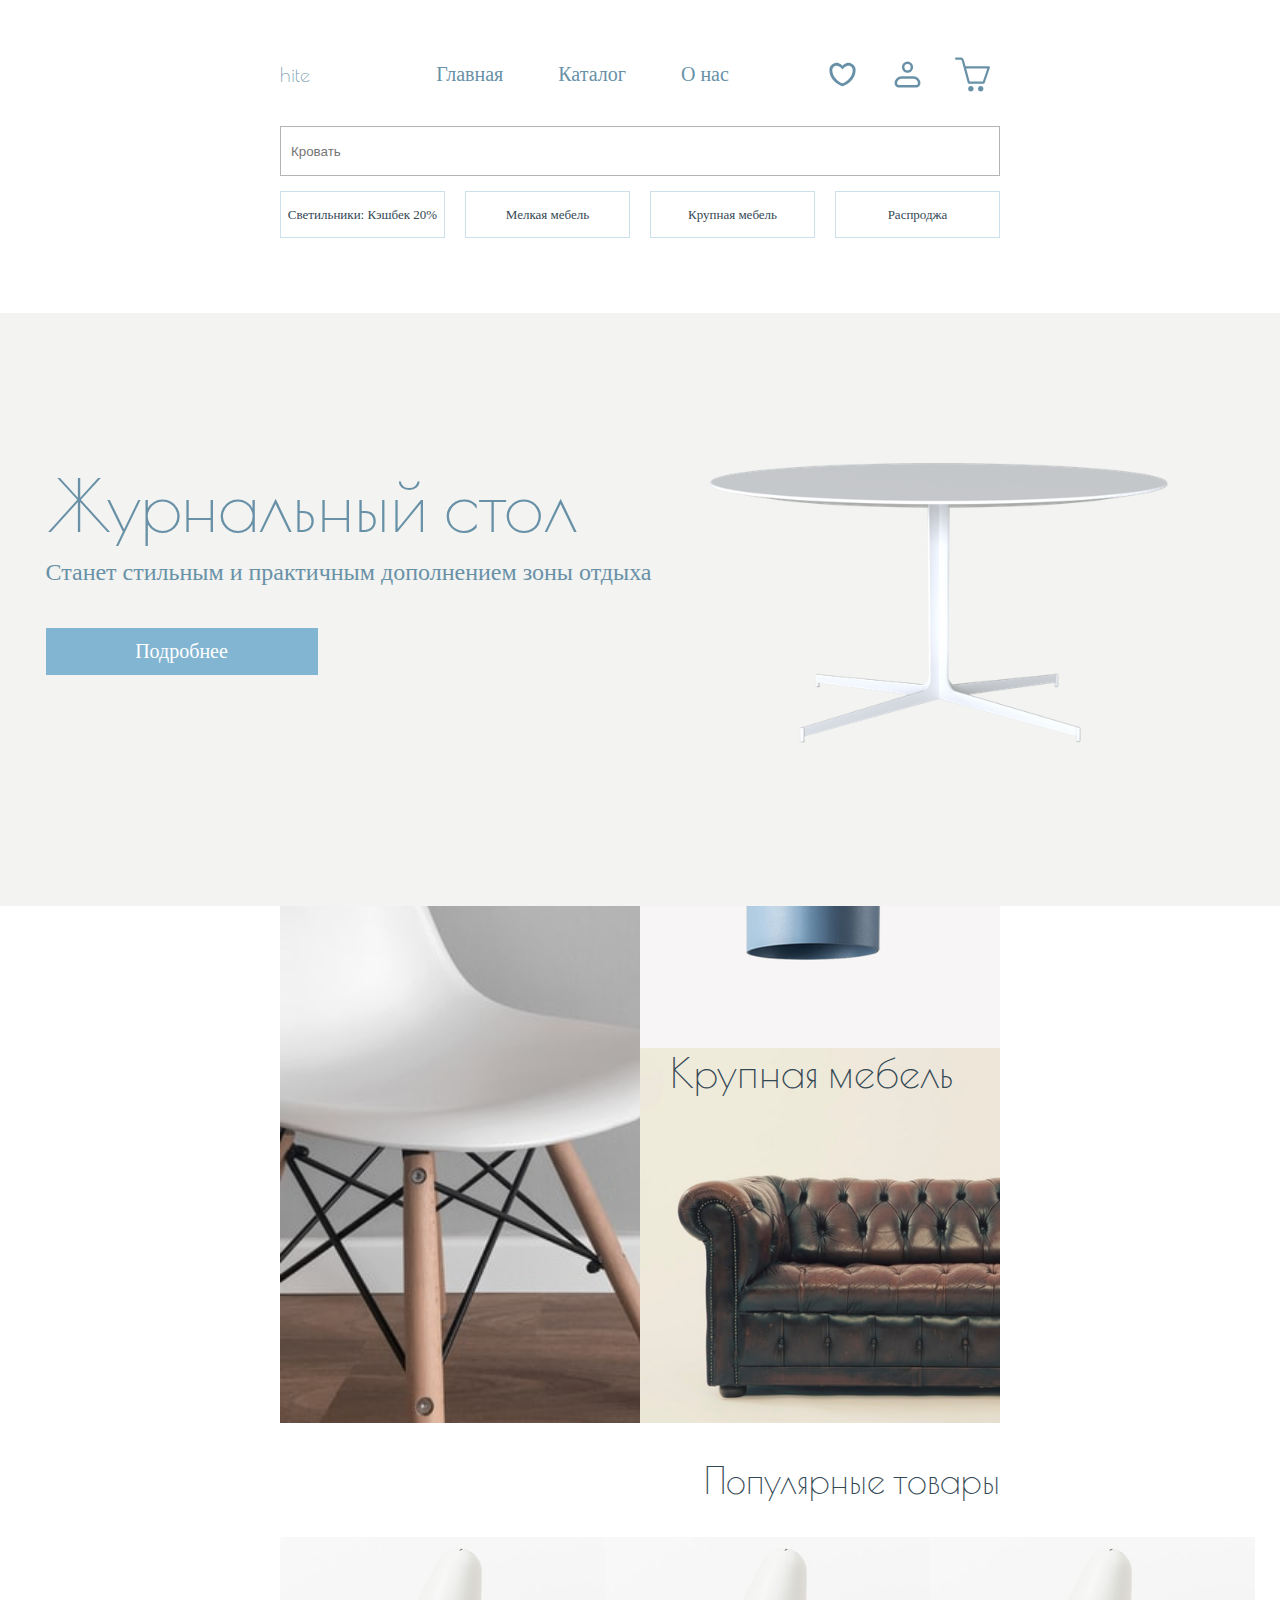
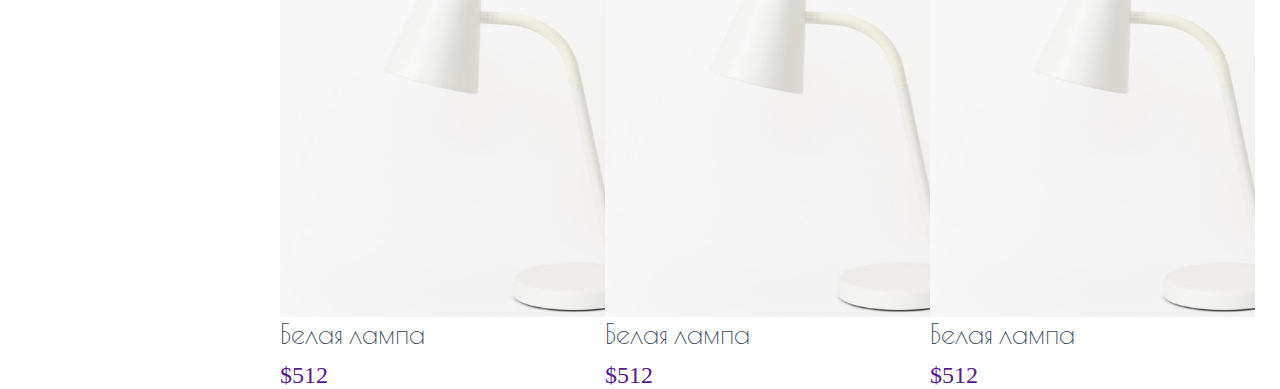
==== index.html @ 536afcb1 "first-page" ====
<!DOCTYPE html>
<html lang="en">
<head>
    <meta charset="UTF-8">
    <meta http-equiv="X-UA-Compatible" content="IE=edge">
    <meta name="viewport" content="width=device-width, initial-scale=1.0">
    <link rel="stylesheet" href="style.css">
    <link rel="preconnect" href="https://fonts.googleapis.com">
    <link rel="preconnect" href="https://fonts.gstatic.com" crossorigin>
    <link href="https://fonts.googleapis.com/css2?family=Poiret+One&display=swap" rel="stylesheet">
    <link rel="preconnect" href="https://fonts.googleapis.com">
    <link rel="preconnect" href="https://fonts.gstatic.com" crossorigin>
    <link href="https://fonts.googleapis.com/css2?family=Open+Sans:ital,wght@0,300..800;1,300..800&family=Poiret+One&display=swap" rel="stylesheet">
    <script src="script.js" defer></script>
    <title>Hite - мебельный салон</title>
</head>
<body>
    <header>
        <section class="navigation-section">
             <div class="navigation-section-logo">hite</div>
             <nav class="navigation-section-nav">
                <ul class="navigation-section-list list">
                    <li class="navigation-list-item list-row"><a  class="link" href="">Главная</a></li>
                    <li class="navigation-list-item list-row"><a class="link" href="">Каталог</a></li>
                    <li class="navigation-list-item list-row"><a class="link" href="">О нас</a></li>
                 </ul>
             </nav>
             <div class="navigation-section-actions">
                 <div class="navigation-section-action"><a href="" class="navigation-section-action-fav"><svg xmlns="http://www.w3.org/2000/svg" width="35" height="35" viewBox="0 0 35 35" fill="none">
                    <path fill-rule="evenodd" clip-rule="evenodd" d="M17.5 29.1668C14.2844 28.4668 4.375 22.9835 4.375 13.1252C4.375 11.5948 4.85652 10.1032 5.75136 8.86165C6.6462 7.62013 7.90898 6.69163 9.36084 6.20768C10.8127 5.72373 12.38 5.70885 13.8408 6.16517C15.3016 6.62148 16.5818 7.52585 17.5 8.75016C18.4182 7.52585 19.6984 6.62148 21.1592 6.16517C22.62 5.70885 24.1873 5.72373 25.6392 6.20768C27.091 6.69163 28.3538 7.62013 29.2486 8.86165C30.1435 10.1032 30.625 11.5948 30.625 13.1252C30.625 22.9835 20.7156 28.4668 17.5 29.1668ZM17.5 26.2502C22.05 24.8939 27.7083 19.2429 27.7083 13.1252C27.7083 11.9648 27.2474 10.852 26.4269 10.0316C25.6065 9.2111 24.4937 8.75016 23.3333 8.75016C21.4302 8.75016 19.4862 9.96495 17.5 12.396C15.5138 9.96495 13.5698 8.75016 11.6667 8.75016C10.5063 8.75016 9.39355 9.2111 8.57307 10.0316C7.7526 10.852 7.29167 11.9648 7.29167 13.1252C7.29167 19.2429 12.95 24.8939 17.5 26.2502Z" fill="#6891A7"/>
                    </svg></a></div>
                 <div class="navigation-section-action"><a href="" class="navigation-section-action-account"><svg xmlns="http://www.w3.org/2000/svg" width="35" height="35" viewBox="0 0 35 35" fill="none">
                    <path d="M5.8335 26.2503C5.8335 24.7032 6.44808 23.2195 7.54204 22.1255C8.636 21.0316 10.1197 20.417 11.6668 20.417H23.3335C24.8806 20.417 26.3643 21.0316 27.4583 22.1255C28.5522 23.2195 29.1668 24.7032 29.1668 26.2503C29.1668 27.0239 28.8595 27.7657 28.3126 28.3127C27.7656 28.8597 27.0237 29.167 26.2502 29.167H8.75016C7.97661 29.167 7.23475 28.8597 6.68777 28.3127C6.14079 27.7657 5.8335 27.0239 5.8335 26.2503Z" stroke="#6891A7" stroke-width="2.5" stroke-linejoin="round"/>
                    <path d="M17.5 14.5835C19.9162 14.5835 21.875 12.6247 21.875 10.2085C21.875 7.79225 19.9162 5.8335 17.5 5.8335C15.0838 5.8335 13.125 7.79225 13.125 10.2085C13.125 12.6247 15.0838 14.5835 17.5 14.5835Z" stroke="#6891A7" stroke-width="2.5"/>
                    </svg></a></div>
                 <div class="navigation-section-action"><a href="" class="navigation-section-action-backet"><svg xmlns="http://www.w3.org/2000/svg" width="35" height="35" viewBox="0 0 35 35" fill="none">
                    <g clip-path="url(#clip0_12_57)">
                        <path d="M34.7149 9.70694C34.6146 9.56445 34.4815 9.44816 34.3269 9.36785C34.1723 9.28753 34.0006 9.24555 33.8263 9.24544H10.6137L8.8566 3.18607C8.16754 0.800058 6.53016 0.54248 5.8586 0.54248H1.17353C0.573027 0.54248 0.0874023 1.02865 0.0874023 1.62857C0.0874023 2.22849 0.573574 2.71463 1.17349 2.71463H5.85802C6.00622 2.71463 6.45849 2.71463 6.76696 3.78049L12.8116 25.9951C12.9428 26.4638 13.3699 26.7875 13.8572 26.7875H28.6217C29.08 26.7875 29.489 26.5004 29.6438 26.0689L34.8479 10.699C34.9676 10.3659 34.9179 9.99514 34.715 9.70694H34.7149ZM27.8573 24.6159H14.6815L11.2242 11.4182H32.2821L27.8573 24.6159ZM25.7032 28.9887C24.1928 28.9887 22.9689 30.2126 22.9689 31.7231C22.9689 33.2335 24.1928 34.4575 25.7032 34.4575C27.2137 34.4575 28.4376 33.2335 28.4376 31.7231C28.4376 30.2126 27.2137 28.9887 25.7032 28.9887ZM15.8595 28.9887C14.349 28.9887 13.1251 30.2126 13.1251 31.7231C13.1251 33.2335 14.349 34.4575 15.8595 34.4575C17.37 34.4575 18.5939 33.2335 18.5939 31.7231C18.5939 30.2126 17.37 28.9887 15.8595 28.9887Z" fill="#6891A7"/>
                    </g>
                    <defs>
                        <clipPath id="clip0_12_57">
                        <rect width="35" height="35" fill="white"/>
                        </clipPath>
                    </defs>
                </svg></a></div>
            </div>
        </section>
        <section class="header-input">
            <input type="search" placeholder="Кровать" class="header-input-search">
        </section>
        <section class="header-sale-list">
            <ul class="sale-list list">
                <li class="sale-list-item list-row"><a href="" class="link">Светильники: Кэшбек 20%</a></li>
                <li class="sale-list-item list-row"><a href="" class="link">Мелкая мебель</a></li>
                <li class="sale-list-item list-row"><a href="" class="link">Крупная мебель</a></li>
                <li class="sale-list-item list-row"><a href="" class="link">Распроджа</a></li>
            </ul>
        </section>
    </header>
    <main class="main">
        <section class="section-main-one">
            <div class="first-block-content">
                <div class="first-block-text">
                    <div class="first-block-text-info">
                        <h1 class="h1">Журнальный стол</h1>
                        <p class="p">Станет стильным и практичным дополнением зоны отдыха</p>
                    </div>
                    <a href="" class="def-btn first-block-text-btn link">Подробнее</a>
                </div>
                <div class="first-block-photo">
                    <img src="/images/objects.png" alt="белый стол" class="first-block-img">
                </div>
            </div>
        </section>
        <section class="second">
            <div class="second-left"><a href="" class="second-left-link link link-second"><span class="second-disc">Мелкая мебель</span></a></div>
            <div class="second-right">
                <a href="" class="second-right-top link link-second"><span class="second-disc">Светильники</span></a>
                <a href="" class="second-right-bottom link link-second"><span class="second-disc">Крупная мебель</span></a>
            </div>
        </section>
        <section class="third">
            <h3 class="h3">
                Популярные товары
            </h3>
            <div class="third-cards">
                <article class="third-card">
                    <a href="" class="third-card-item">
                        <div class="lamp-one"></div>
                        <div class="lamp-one-content">
                            <h4 class="h4">Белая лампа</h4>
                            <p class="p">$512</p>
                        </div>
                    </a>
                </article>
                <article class="third-card">
                    <a href="" class="third-card-item lamp-two">
                        <div class="lamp-one"></div>
                        <div class="lamp-one-content">
                            <h4 class="h4">Белая лампа</h4>
                            <p class="p">$512</p>
                        </div>
                    </a>
                </article>
                <article class="third-card">
                    <a href="" class="third-card-item lamp-thirds">
                        <div class="lamp-one"></div>
                        <div class="lamp-one-content">
                            <h4 class="h4">Белая лампа</h4>
                            <p class="p">$512</p>
                        </div>
                    </a>
                </article>
            </div>
        </section>
    </main>
</body>
</html>
---- style.css ----
:root {
    background: var(--btn-color-main, #82B5D1);
    background: var(--btn-color-light, #CDE1ED);
    background: var(--btn-color-accent, #344854);
    background: var(--background, #fff);
    color: var(--main-600, #6891A7);
    
}


html {
    font-family: "Open Sans Condensed";
    font-size: 10px;
    -webkit-appearance: none;
    -moz-webkit-apperance: none;
    background-color: #fff;
}

body {
    max-width: 1400px;
    margin: 0 auto;
    padding: 43px 280px 0px 280px;
}

h1 {
    font-family: "Poiret One";
    font-size: 72px;
    font-style: normal;
    font-weight: 400;
    line-height: normal;
    margin: 0px;
}

h3 {
    font-family: "Poiret One";
    font-size: 36px;
    color: #344854;
    font-weight: 400;
}

h4 {
    font-family: "Poiret One";
    font-size: 28px;
    font-style: normal;
    font-weight: 400;
    line-height: normal;
    color: #344854;
    margin: 0;
}

a {
    text-decoration: none;
}

.h3 {
    display: flex;
    flex-direction: row;
    justify-content: flex-end;
}

p {
    font-family: "Open Sans Condensed";
    font-size: 24px;
    font-style: normal;
    font-weight: 300;
    line-height: normal;
    margin: 12px 0px;
}

main {
    display: flex;
    flex-direction: column;
}

.link {
    text-decoration: none;
    color: #344854;
}

.list {
    display: flex;
    flex-direction: row;
    list-style: none;
}

.list-row {                      
    text-decoration: none;
}

.def-btn {
    padding: 8px 30px;
    font-size: 20px;
}

.navigation-section {
    font-size: 2rem;
    display: flex;
    flex-direction: row;
    justify-content: space-between;
}
    
.navigation-section-logo {
    font-family: "Poiret One";
    display: flex;
    align-items: center;
}

.navigation-section-list {
    gap: 55px;
    font-weight: 200;
}

.navigation-list-item a {
    color: var(--main-600);
}


.navigation-section-actions {
    display: inline-flex;
    justify-content: flex-end;
    align-items: center;
    gap: 10px;
}

.navigation-section-action { 
    width: 35px;
    height: 35px; 
    padding: 10px;  
}

.navigation-section-action-fav {
    background-image: 
}

.header-input {
    margin-top: 20px;
}

.header-input-search {
    padding: 10px;
    width: 100%;
    height: 50px;
    flex-shrink: 0;
    border: 1px solid var(--third, #B4B4B4);
    background: #FFF;
    
}

.header-input-search:focus {
    outline-color: #82B5D1;
}

.header-sale-list {
    margin-top: 15px;
}

.sale-list {
    gap: 20px;
    justify-content: space-between;
    padding: 0px;
}

.sale-list-item {
    display: flex;
    width: 24%;
    height: 45px;
    font-size: 1.3rem;
    border: 1px solid #CDE1ED;
    color: #344854;
    text-align: center;
    justify-content: center;
    align-items: center;
}

.sale-list-item:hover{
    background-color: #CDE1ED;
}

.first-block-content {
    display: flex;
    margin: 0 auto;
    max-width: 1400px;
    justify-content: center;
}

.section-main-one {
    display: block;
    position: absolute;
    flex-direction: row;
    justify-content: space-between;
    align-items: center;
    background: #F3F3F1;
    width: 100vw;
    left: 0;
    right: 0;
    padding: 150px 0px;
    margin-top: 65px;
    z-index: 1;
}

.first-block-text {
    display: flex;
    flex-direction: column;
}

.first-block-photo {
    display: flex;
    align-items: center;
    justify-content: center;
}

.first-block-img {
    width: 80%;
    min-width: 300px;
}

.first-block-text-btn {
    background: #82B5D1;
    display: flex;
    justify-content: center;  
    padding: 12px 24px;
    max-width: 224px;
    margin-top: 30px;
    color: white;
    font-weight: 300;
    
}

.second {
    display: flex;
    flex-direction: row;
    height: 750px;
    width: 100%;
    background-color: black;
    margin-top: calc(50% + 65px);
}

.second-left {
    width: 50%;
    background-image: url(/images/photo-1547587091-f883cf8f0c12.png);
    background-size: cover;
    height: 100%;
}

.second-right {
    display: flex;
    flex-direction: column;
    width: 50%; 
}

.second-right-top {
    background-image: url(/images/image\ 1.png);
    background-size: contain;
    height: 50%;
}

.second-right-bottom {
    background-image: url(/images/photo-1573866926487-a1865558a9cf.png);
    background-size: cover;
    height: 50%;
}

.link-second {
    font-family: "Poiret One";
    font-size: 42px; 
}

.second-disc {
    margin: 30px;
}

.third-cards {
    display: flex;
    flex-direction: row;
}

.third-card {
    display: block;
    height: 380px;
    width: 325px;
    background-image: url(/images/9c5d819b-03a4-4a2d-9604-8553ff12343e1x.png);
    background-size: cover;
    background-repeat: no-repeat;
}

.lamp-one {
    height: 380px;
    width: 325px;
}
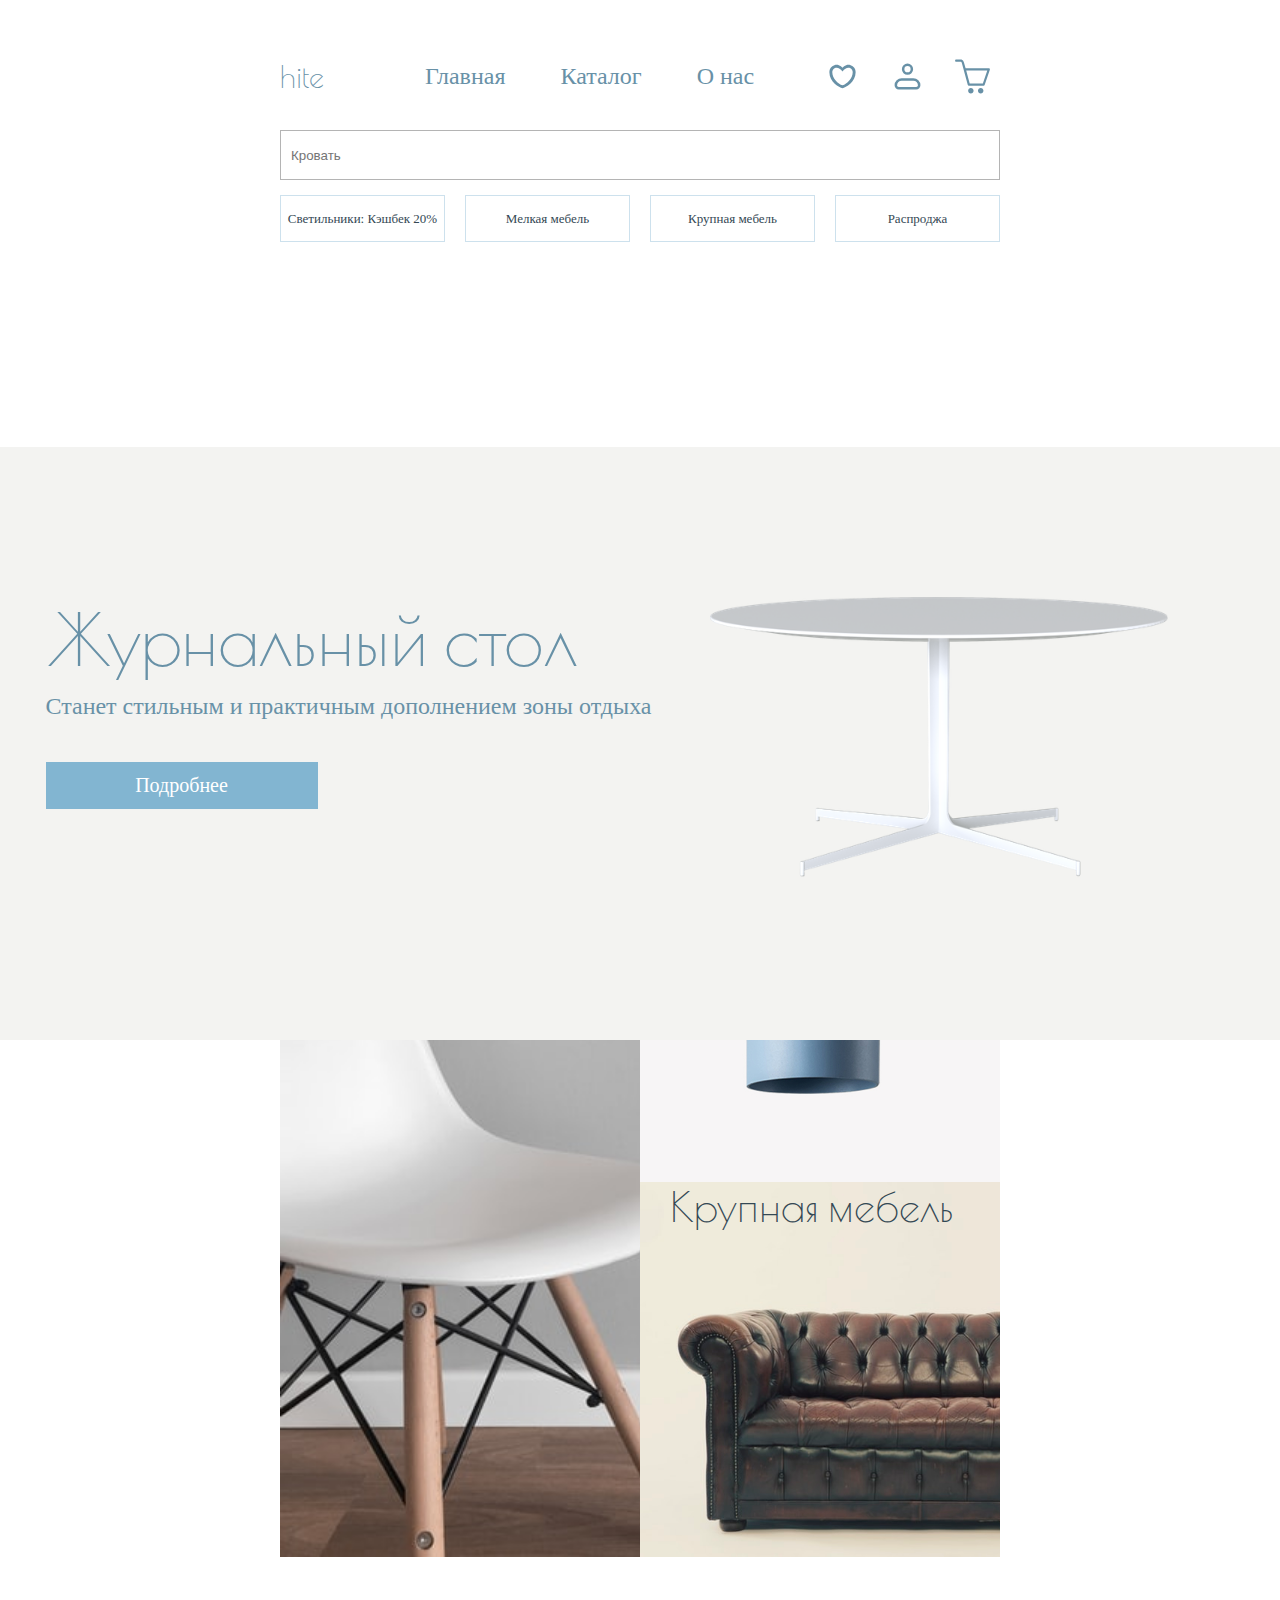
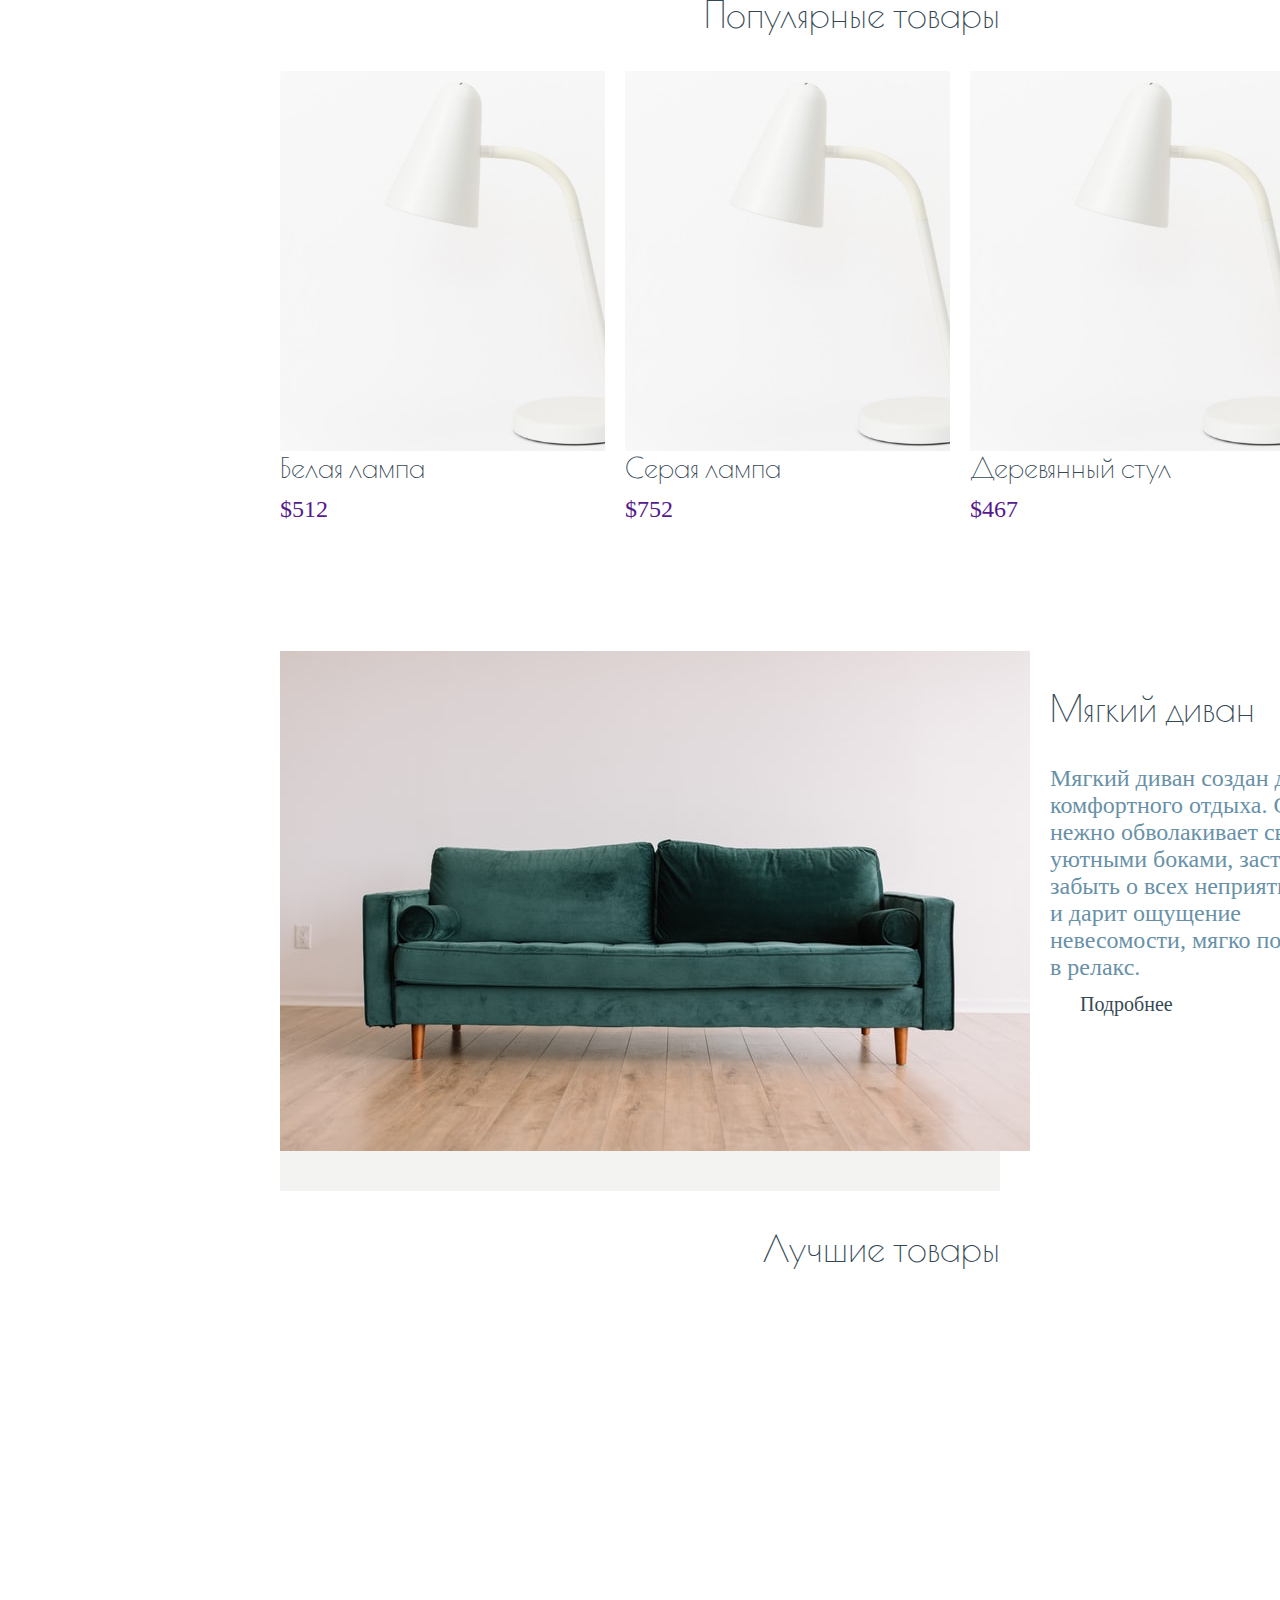
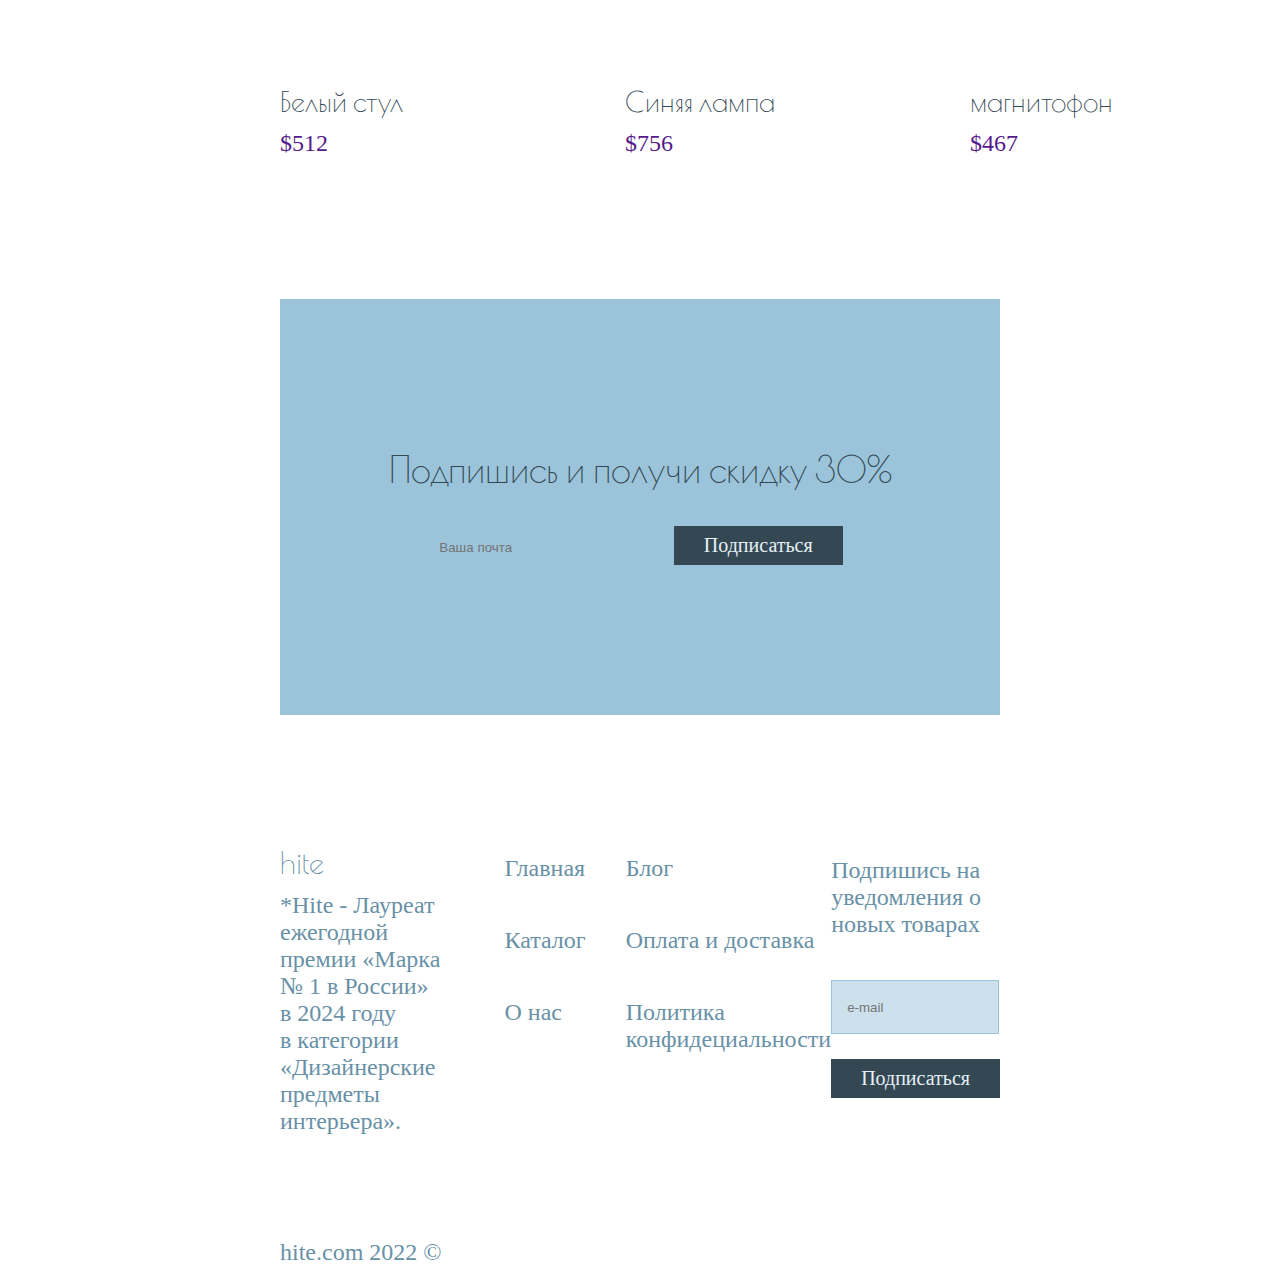
==== commit 556f3a8d: "preRealese-firstpage" ====
--- a/index.html
+++ b/index.html
@@ -83,7 +83,7 @@
             <h3 class="h3">
                 Популярные товары
             </h3>
-            <div class="third-cards">
+            <div class="third-cards items-list">
                 <article class="third-card">
                     <a href="" class="third-card-item">
                         <div class="lamp-one"></div>
@@ -97,8 +97,8 @@
                     <a href="" class="third-card-item lamp-two">
                         <div class="lamp-one"></div>
                         <div class="lamp-one-content">
-                            <h4 class="h4">Белая лампа</h4>
-                            <p class="p">$512</p>
+                            <h4 class="h4">Серая лампа</h4>
+                            <p class="p">$752</p>
                         </div>
                     </a>
                 </article>
@@ -106,13 +106,120 @@
                     <a href="" class="third-card-item lamp-thirds">
                         <div class="lamp-one"></div>
                         <div class="lamp-one-content">
-                            <h4 class="h4">Белая лампа</h4>
+                            <h4 class="h4">Деревянный стул</h4>
+                            <p class="p">$467</p>
+                        </div>
+                    </a>
+                </article>
+            </div>
+        </section>
+        <section class="forth">
+            <div class="forth-background"></div>
+            <div class="forth-content">
+                <div class="forth-content-img">
+                    <img src="/images/photo-1555041469-a586c61ea9bc.png" alt="Диван тканевый на деревянных ножках, цвет: зеленый" class="forth-content-image">
+                </div>
+                <div class="forth-content-text">
+                    <h3 class="fotyh-block-heading">Мягкий диван</h3>
+                    <p class="p">Мягкий диван создан для комфортного отдыха. Он нежно обволакивает своими уютными боками, заставляет забыть о всех неприятностях и дарит ощущение невесомости, мягко погружая в релакс.</p>
+                    <a href="" class="def-btn link">Подробнее</a>
+                </div>
+            </div>
+        </section>
+        <section class="fifth">
+            <h3 class="h3">
+                Лучшие товары
+            </h3>
+            <div class="fifth-cards items-list">
+                <article class="fifth-card">
+                    <a href="" class="fifth-card-item">
+                        <div class="lamp-one"></div>
+                        <div class="lamp-one-content">
+                            <h4 class="h4">Белый стул</h4>
                             <p class="p">$512</p>
                         </div>
                     </a>
                 </article>
+                <article class="fifth-card">
+                    <a href="" class="fifth-card-item lamp-two">
+                        <div class="lamp-one"></div>
+                        <div class="lamp-one-content">
+                            <h4 class="h4">Синяя лампа</h4>
+                            <p class="p">$756</p>
+                        </div>
+                    </a>
+                </article>
+                <article class="fifth-card">
+                    <a href="" class="fifth-card-item lamp-fifths">
+                        <div class="lamp-one"></div>
+                        <div class="lamp-one-content">
+                            <h4 class="h4">магнитофон</h4>
+                            <p class="p">$467</p>
+                        </div>
+                    </a>
+                </article>
+                <article class="fifth-card">
+                    <a href="" class="fifth-card-item lamp-fifths">
+                        <div class="lamp-one"></div>
+                        <div class="lamp-one-content">
+                            <h4 class="h4">Белый обеденный стол</h4>
+                            <p class="p">$474</p>
+                        </div>
+                    </a>
+                </article>
+            </div>
+        </section>
+        <section class="offer">
+            <div class="offer-block">
+                <h3 class="offer-heading">Подпишись и получи скидку 30%</h3>
+                <div class="subsription-form">
+                    <form action="" class="offer-subscription">
+                        <input type="text" class="subscription-offer-input" placeholder="Ваша почта">
+                        <button type="submit" class="subscription-submit def-btn">Подписаться</button>
+                    </form>
+                </div>
             </div>
         </section>
     </main>
+    <footer class="footer">
+        <div class="company-information">
+            <div class="logo-inform">
+                <div class="navigation-section-logo">hite</div>
+                <p class="p">*Hite - Лауреат ежегодной премии «Марка № 1 в России» в 2024 году в категории «Дизайнерские предметы интерьера».</p>
+            </div>
+            <div class="social-copyright">
+                <div class="social-media">
+                    <ul>
+                        <li class="social-media-list"><a href="" class="social media-item"></a></li>
+                        <li class="social-media-list"><a href="" class="social media-item"></a></li>
+                        <li class="social-media-list"><a href="" class="social media-item"></a></li>
+                        <li class="social-media-list"><a href="" class="social media-item"></a></li>
+                    </ul>
+                </div>
+                <p class="p">hite.com 2022 ©</p>
+            </div>
+        </div>
+        <div class="footer menu">
+            <ul class="navigation-section-list list-column">
+                <li class="navigation-list-item"><a  class="link" href="">Главная</a></li>
+                <li class="navigation-list-item"><a class="link" href="">Каталог</a></li>
+                <li class="navigation-list-item"><a class="link" href="">О нас</a></li>
+             </ul>
+        </div>
+        <div class="additional-information">
+            <ul class="navigation-section-list list-column">
+                <li class="navigation-list-item"><a  class="link" href="">Блог</a></li>
+                <li class="navigation-list-item"><a class="link" href="">Оплата и доставка</a></li>
+                <li class="navigation-list-item"><a class="link" href="">Политика конфидециальности</a></li>
+             </ul>
+        </div>
+        <div class="footer-subscription">
+            <p class="p">Подпишись на уведомления о новых товарах</p>
+            <form action="" class="footer-form">
+                <input type="email" class="footer-input" placeholder="e-mail">
+                <button type="submit" class="def-btn footer-btn">Подписаться</button>
+            </form>
+        </div>
+    </footer>
 </body>
 </html>--- a/style.css
+++ b/style.css
@@ -17,6 +17,9 @@
 }
 
 body {
+    display: flex;
+    flex-direction: column;
+    gap: 130px;
     max-width: 1400px;
     margin: 0 auto;
     padding: 43px 280px 0px 280px;
@@ -48,6 +51,10 @@
     margin: 0;
 }
 
+button {
+    font-family: "Open Sans Condensed";
+}
+
 a {
     text-decoration: none;
 }
@@ -72,6 +79,16 @@
     flex-direction: column;
 }
 
+form {
+    font-family: inherit;
+}
+
+.items-list {
+    display: flex;
+    flex-direction: row;
+    gap: 20px;
+}
+
 .link {
     text-decoration: none;
     color: #344854;
@@ -103,6 +120,7 @@
     font-family: "Poiret One";
     display: flex;
     align-items: center;
+    font-size: 30px;
 }
 
 .navigation-section-list {
@@ -286,4 +304,137 @@
 .lamp-one {
     height: 380px;
     width: 325px;
+}
+
+.forth {
+    margin-top: 200px;
+    background-color: #F3F3F1;
+    height: 540px;
+    justify-content: center;
+    align-items: center;
+
+}
+
+
+.forth-content {
+    position: absolute;
+    display: flex;
+    gap: 20px;
+}
+
+.forth-content-img {
+    width: 70%;
+}
+
+.forth-block-heading {
+    margin: 0;
+}
+
+.offer {
+    display: flex;
+    background-color: #9BC4DA;
+    height: 416px;
+    align-items: center;
+    justify-content: center;
+    margin-top: 130px;
+    
+}
+
+.offer-block {
+    font-family: "Open Sans Condensed";
+    display: flex;
+    flex-direction: column;
+    align-items: center;
+}
+
+.subscription-offer-input {
+    background-color: #9BC4DA;
+    border: none;
+    width: 230px;
+    height: 36px;
+    border-bottom: #344854;
+}
+
+.subsription-form {
+    display: flex;
+    flex-direction: row;
+}
+
+.offer-heading {
+    margin-top: 0px;
+}
+
+.subscription-submit {
+    border: none;
+    background-color: #344854; 
+    color: #E6F0F6;
+    font-family: "Open Sans Condensed";
+}
+
+.subscription-offer-input:focus {
+    outline: none;
+}
+
+.footer {
+    display: flex;
+    flex-direction: row;
+    justify-content: space-between;
+}
+
+.company-information {
+    display: flex;
+    flex-direction: column;
+    max-width: 400px;
+    gap: 70px;
+}
+
+.social-media-list {
+    display: flex;
+    flex-direction: row; 
+    gap: 35px;
+}
+
+.list-column {
+    display: flex;
+    flex-direction: column;
+    list-style: none;
+    gap: 45px;
+}
+
+.navigation-list-item {
+    font-size: 24px;
+}
+
+.footer-subscription {
+    display: flex;
+    flex-direction: column;
+    gap: 30px;
+}
+
+.footer-form {
+    display: flex;
+    flex-direction: column;
+    overflow: hidden;
+    gap: 25px;
+}
+
+.footer-input {
+    width: calc(100% - 20px);
+    height: 50px;
+    border: 1px solid #9BC4DA;
+    background: #CDE1ED;
+    color: #82B5D1;
+    padding-left: 15px;
+}
+
+.footer-input:focus {
+    outline-color: #7facc5;
+}
+
+.footer-btn {
+    width: 100%;
+    border: none;
+    background-color: #344854; 
+    color: #E6F0F6;
+    font-family: "Open Sans Condensed";
 }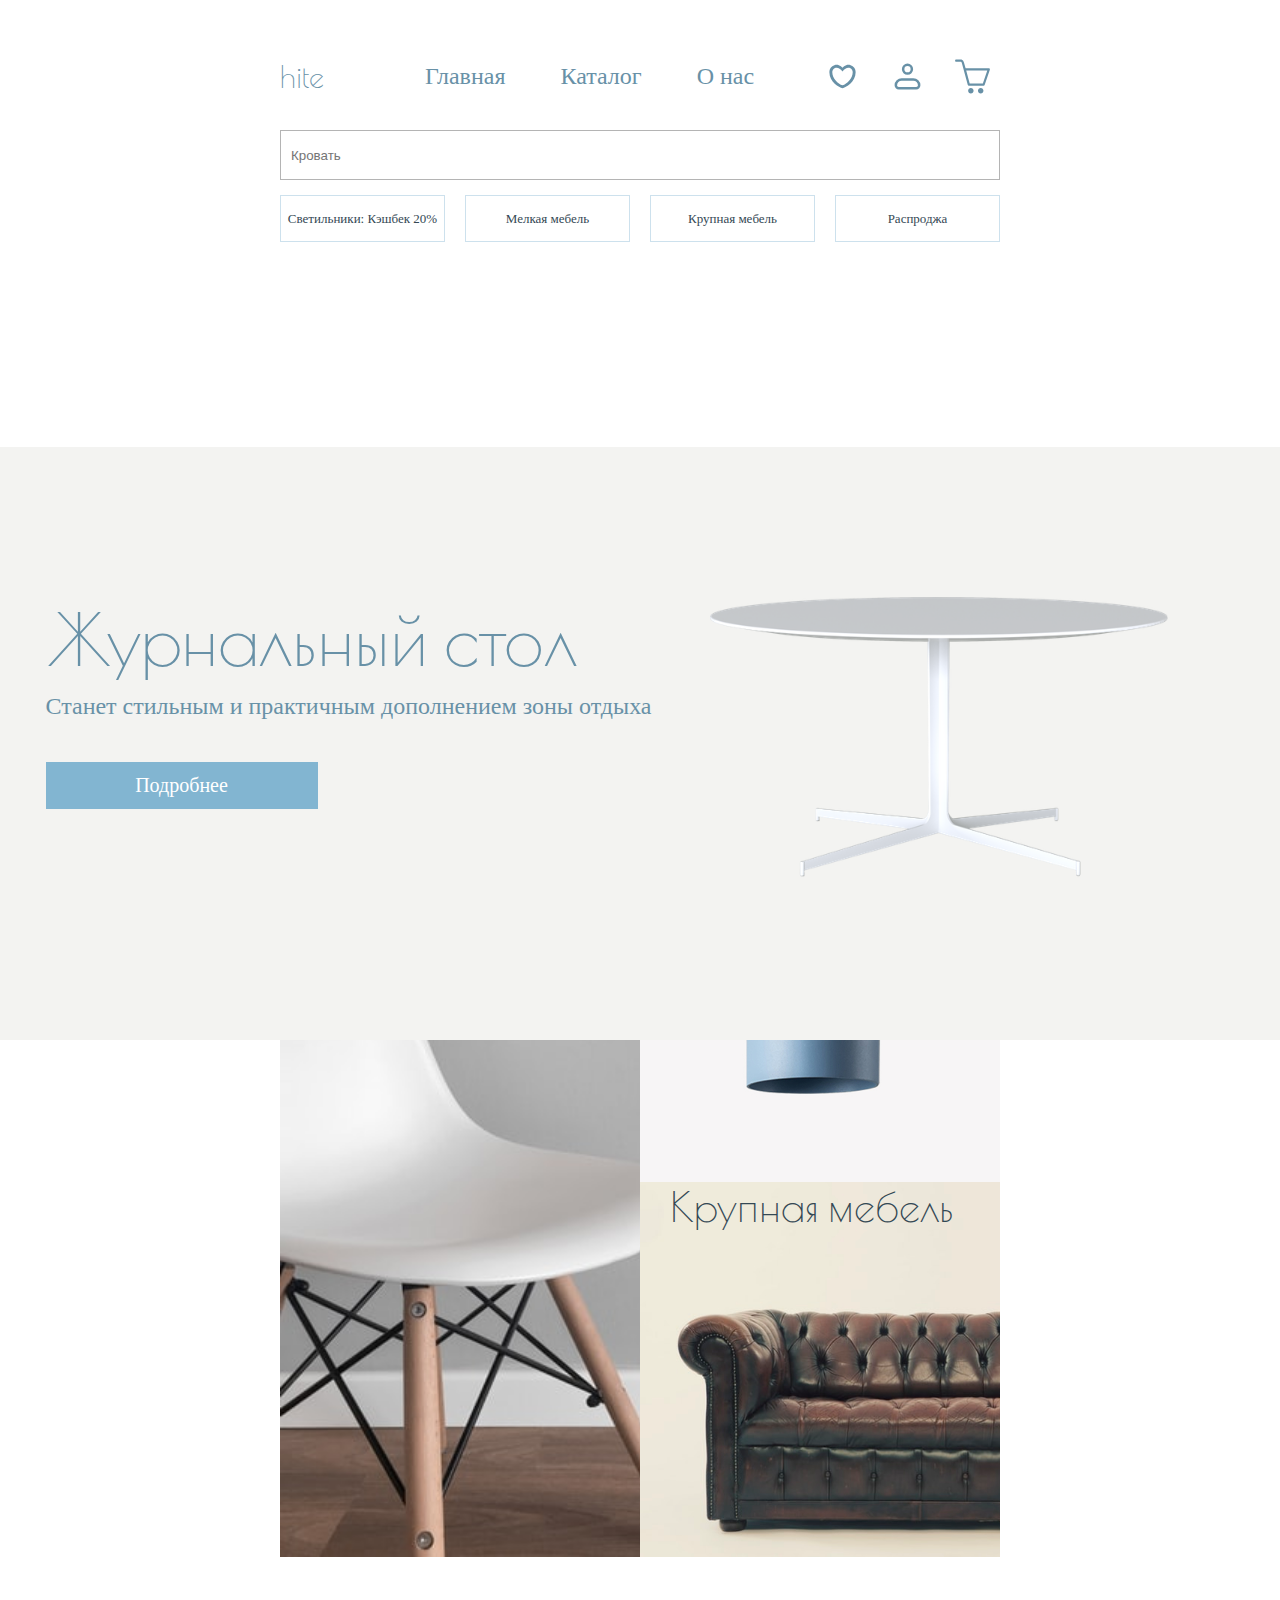
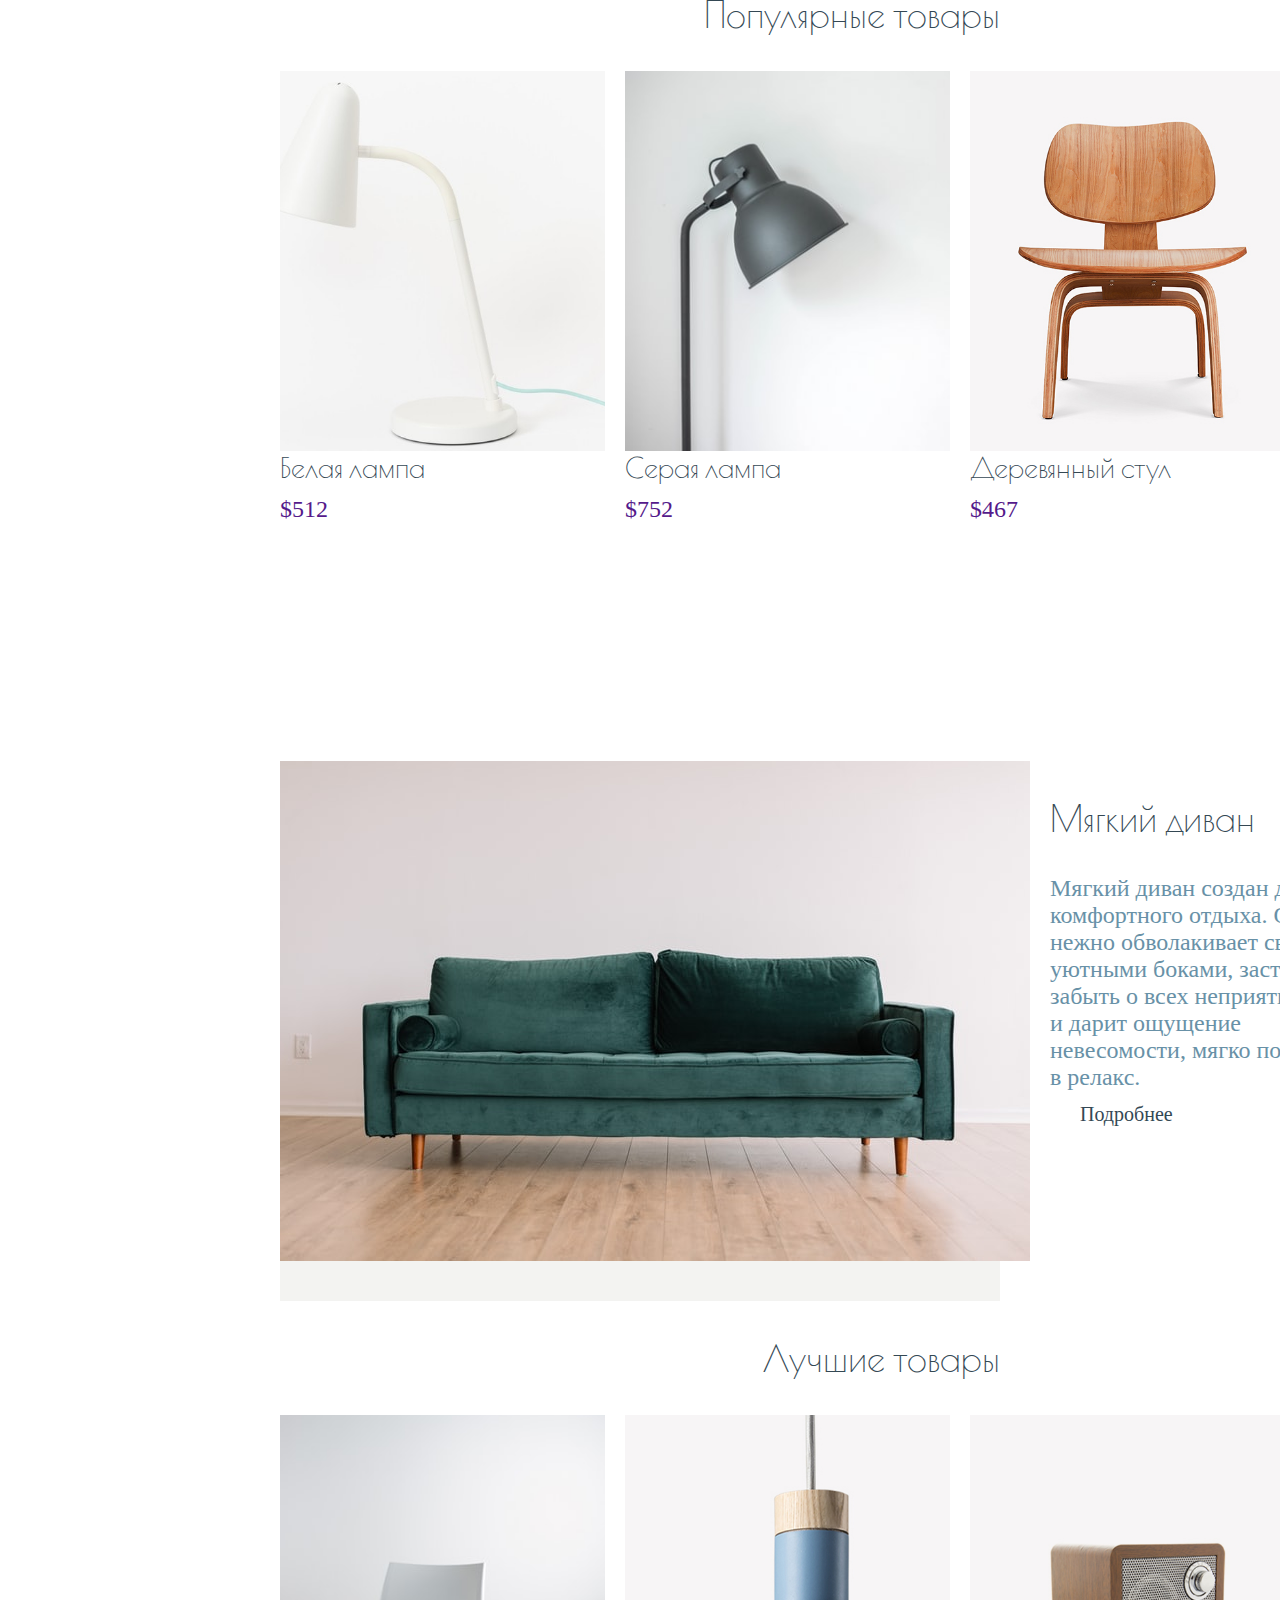
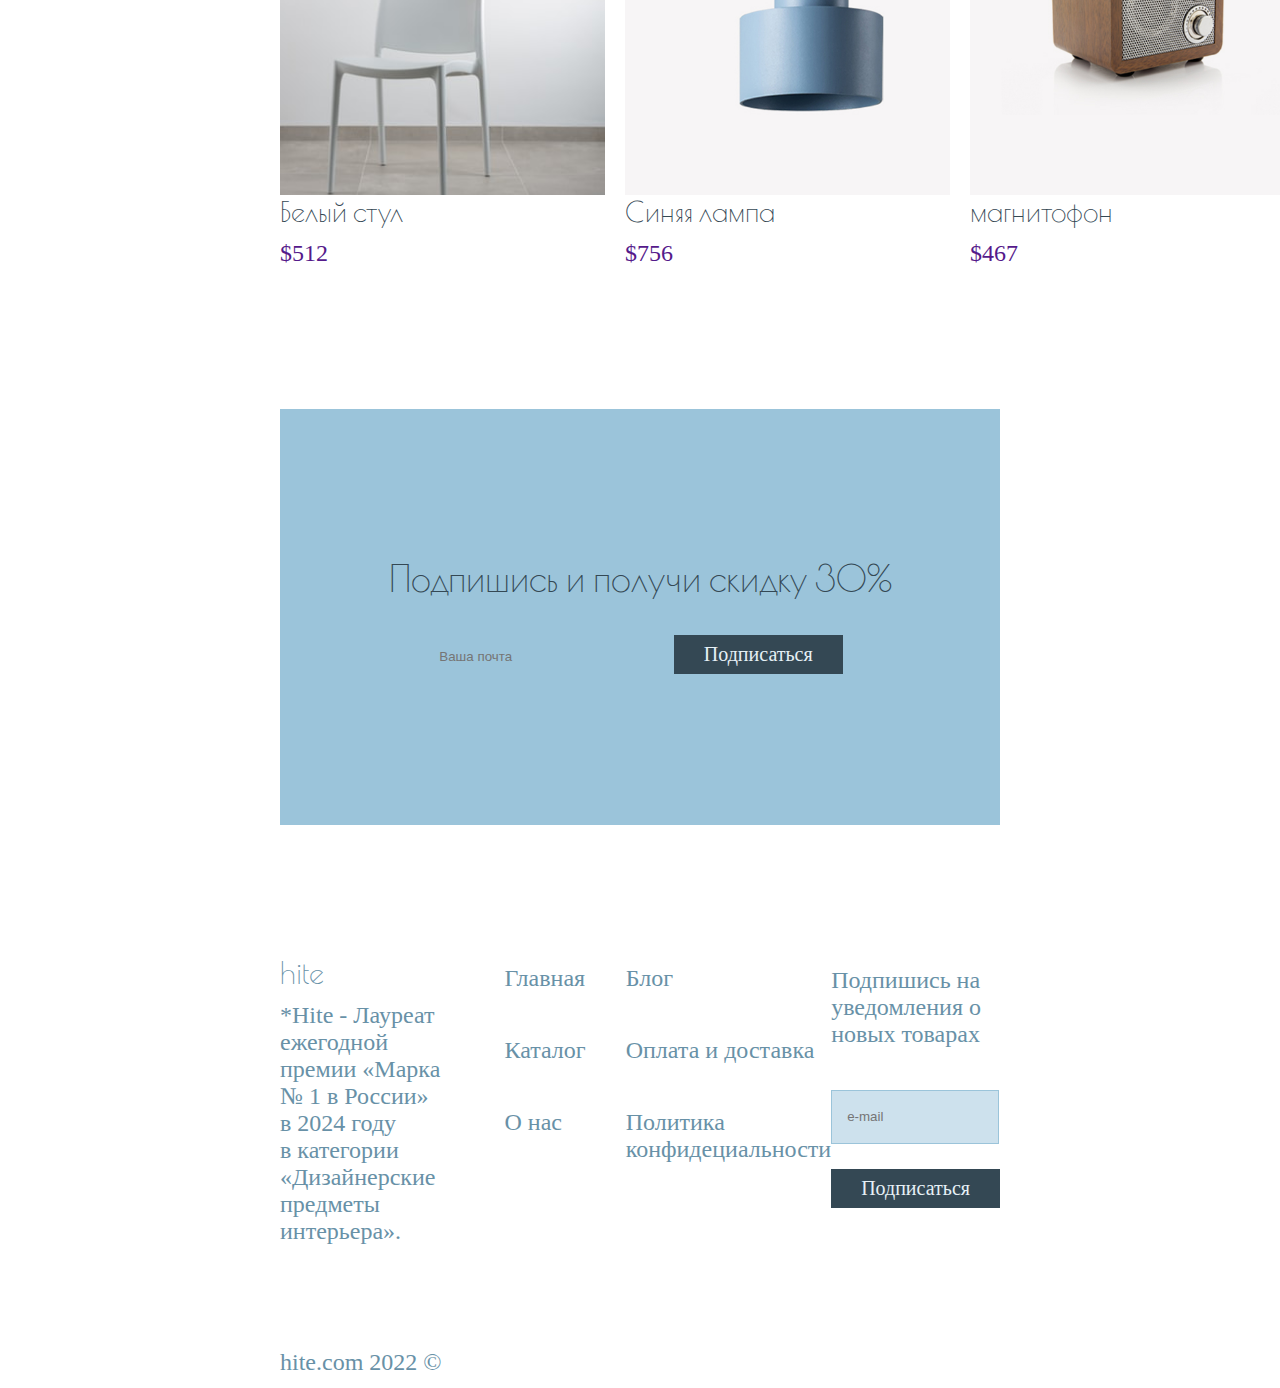
==== commit ba870906: "small-changes-firstpage" ====
--- a/index.html
+++ b/index.html
@@ -86,7 +86,9 @@
             <div class="third-cards items-list">
                 <article class="third-card">
                     <a href="" class="third-card-item">
-                        <div class="lamp-one"></div>
+                        <div class="card-photo-div">
+                            <img src="/images/white lamp.png" alt="" class="card-photo">
+                        </div>
                         <div class="lamp-one-content">
                             <h4 class="h4">Белая лампа</h4>
                             <p class="p">$512</p>
@@ -95,7 +97,9 @@
                 </article>
                 <article class="third-card">
                     <a href="" class="third-card-item lamp-two">
-                        <div class="lamp-one"></div>
+                        <div class="card-photo-div">
+                            <img src="/images/grey lamp.png" alt="" class="card-photo">
+                        </div>
                         <div class="lamp-one-content">
                             <h4 class="h4">Серая лампа</h4>
                             <p class="p">$752</p>
@@ -104,11 +108,21 @@
                 </article>
                 <article class="third-card">
                     <a href="" class="third-card-item lamp-thirds">
-                        <div class="lamp-one"></div>
+                        <div class="card-photo-div">
+                            <img src="/images/image 3.png" alt="" class="card-photo">
+                        </div>
                         <div class="lamp-one-content">
                             <h4 class="h4">Деревянный стул</h4>
                             <p class="p">$467</p>
                         </div>
+                    </a>
+                </article>
+                <article class="last-child">
+                    <a href="" class="third-card-item lamp-thirds">
+                        <div class="additional-block">
+                            <img src="/images/3bg.png" alt="" class="card-photo-add">
+                        </div>
+                        <a href="" class="more-information">Подробнее</a>
                     </a>
                 </article>
             </div>
@@ -133,7 +147,7 @@
             <div class="fifth-cards items-list">
                 <article class="fifth-card">
                     <a href="" class="fifth-card-item">
-                        <div class="lamp-one"></div>
+                        <div class="card-photo-div"><img src="/images/grey chair.png" alt="" class="card-photo"></div>
                         <div class="lamp-one-content">
                             <h4 class="h4">Белый стул</h4>
                             <p class="p">$512</p>
@@ -142,7 +156,7 @@
                 </article>
                 <article class="fifth-card">
                     <a href="" class="fifth-card-item lamp-two">
-                        <div class="lamp-one"></div>
+                        <div class="card-photo-div"><img src="/images/image 1.png" alt="" class="card-photo"></div>
                         <div class="lamp-one-content">
                             <h4 class="h4">Синяя лампа</h4>
                             <p class="p">$756</p>
@@ -151,7 +165,9 @@
                 </article>
                 <article class="fifth-card">
                     <a href="" class="fifth-card-item lamp-fifths">
-                        <div class="lamp-one"></div>
+                        <div class="card-photo-div">
+                            <img src="/images/image 2.png" alt="" class="card-photo">
+                        </div>
                         <div class="lamp-one-content">
                             <h4 class="h4">магнитофон</h4>
                             <p class="p">$467</p>
@@ -160,7 +176,9 @@
                 </article>
                 <article class="fifth-card">
                     <a href="" class="fifth-card-item lamp-fifths">
-                        <div class="lamp-one"></div>
+                        <div class="card-photo-div">
+                            <img src="/images/table.png" alt="" class="card-photo">
+                        </div>
                         <div class="lamp-one-content">
                             <h4 class="h4">Белый обеденный стол</h4>
                             <p class="p">$474</p>
--- a/style.css
+++ b/style.css
@@ -301,9 +301,35 @@
     background-repeat: no-repeat;
 }
 
-.lamp-one {
+.card-photo-div {
     height: 380px;
     width: 325px;
+    overflow: hidden;
+}
+
+.card-photo {
+    width: 325px;
+    object-fit: cover;
+    height: 100%;
+}
+
+.more-information {
+    font-family: "Open Sans Condensed";
+    font-weight: 300;
+    text-decoration: none;
+    color: #6891A7;
+    font-size: 2.8rem;
+    background-color: #F3F3F1;
+    padding: 12px 26px;
+    position: absolute;
+}
+
+.last-child, .card-photo-add {
+    width: 325px;
+    object-fit: cover;
+    height: 100%;
+    overflow: hidden;
+    display: inline;
 }
 
 .forth {
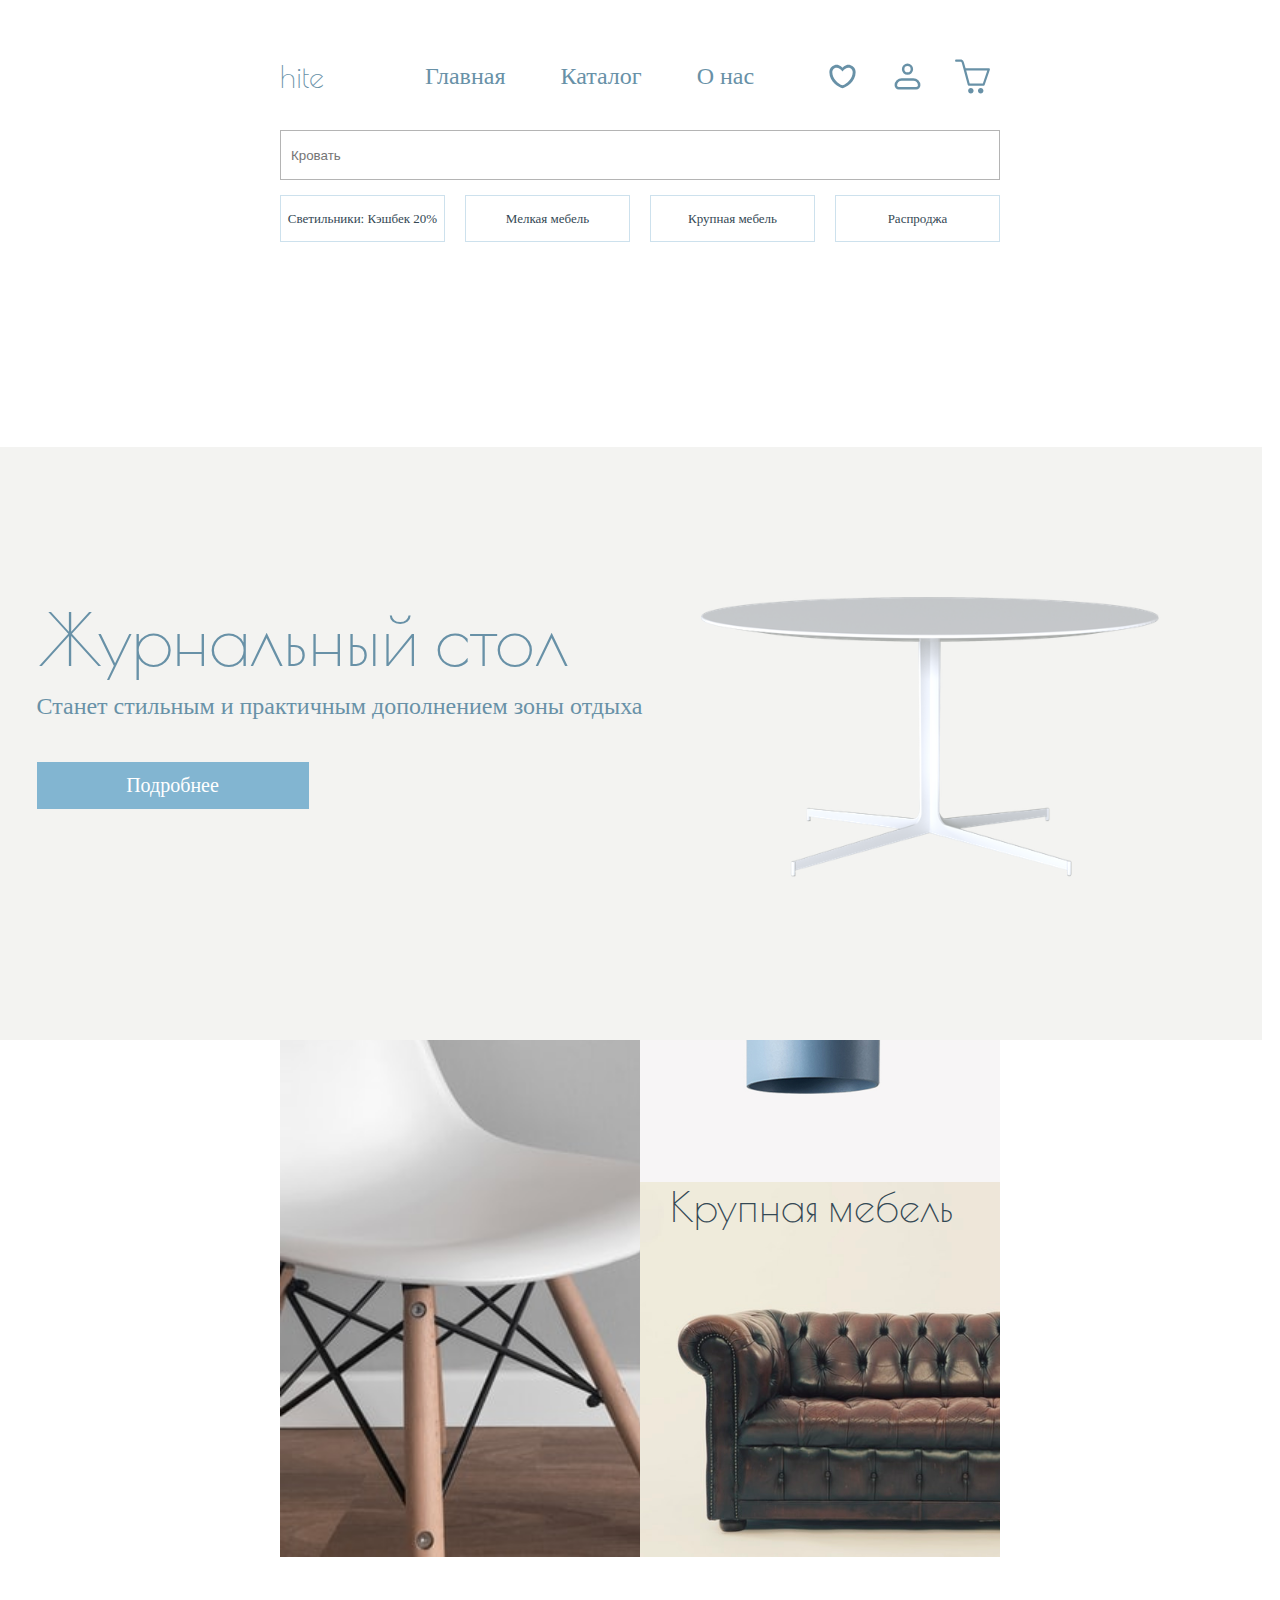
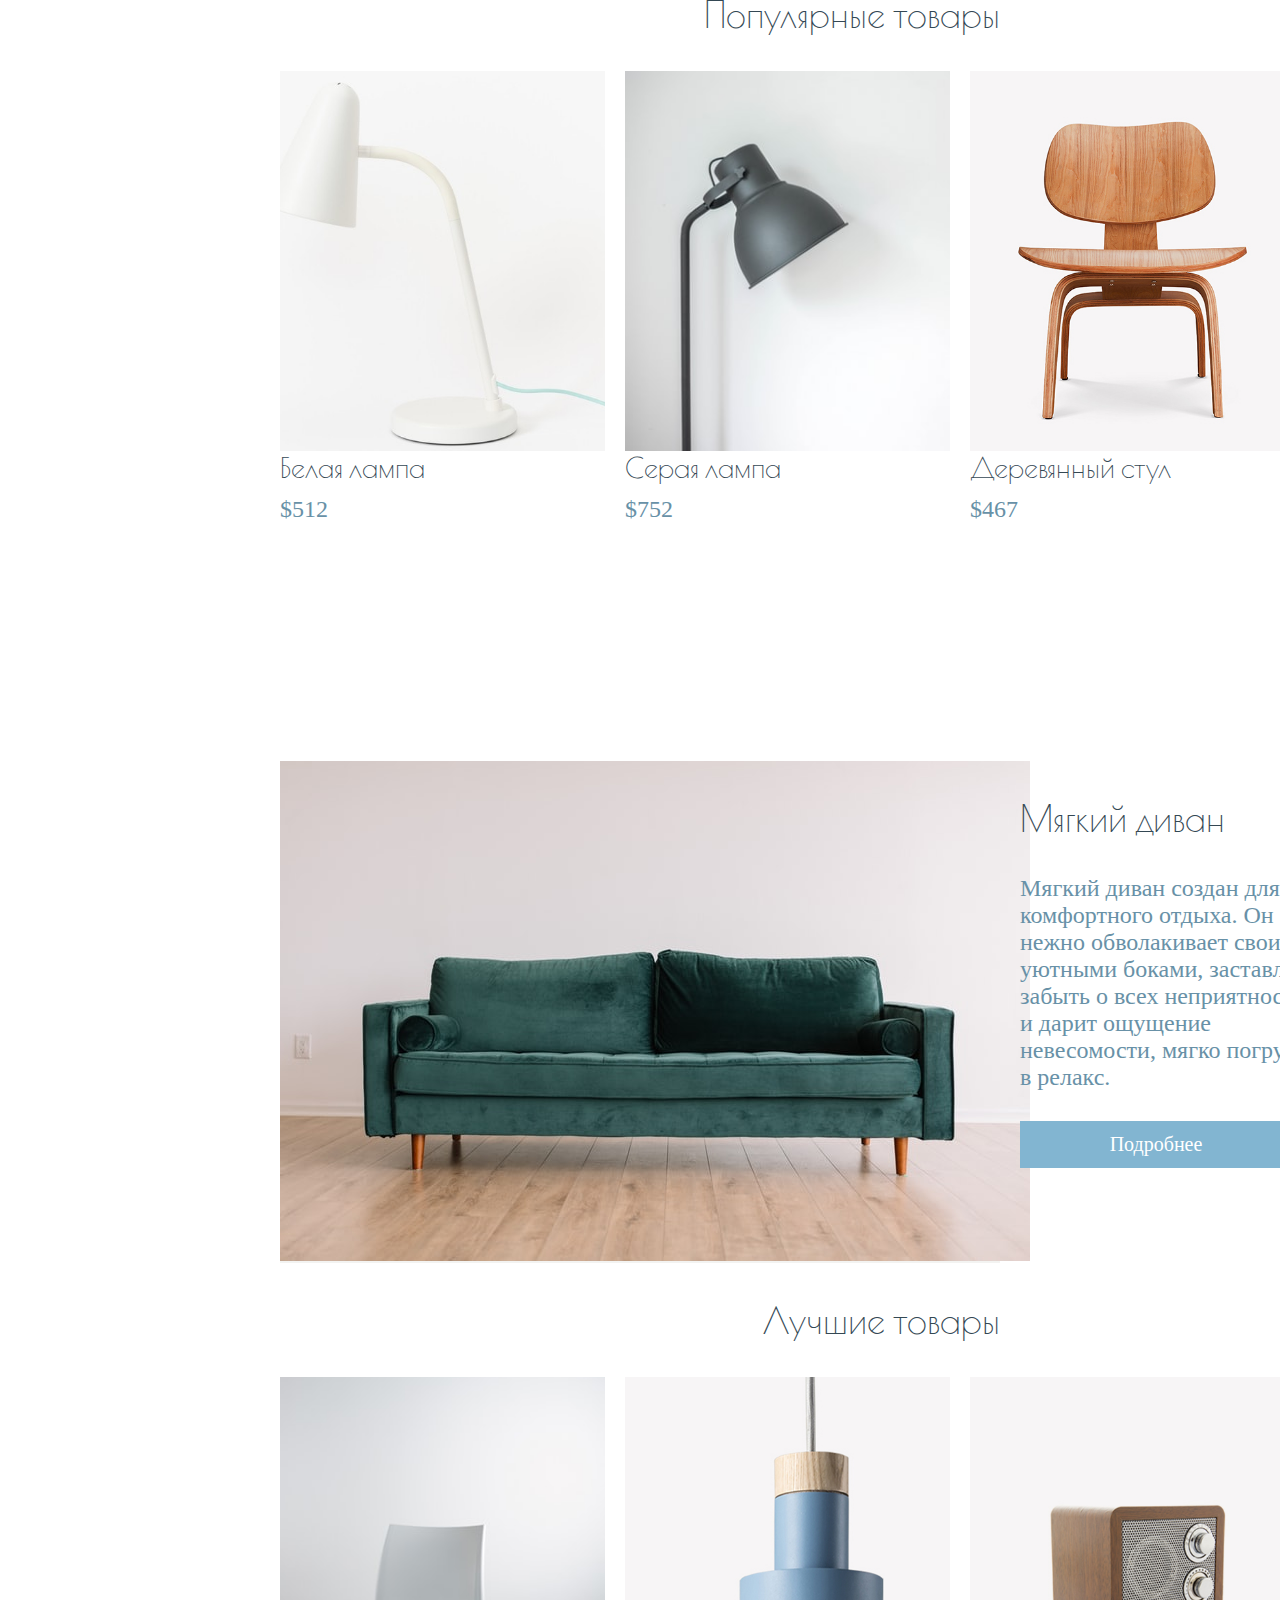
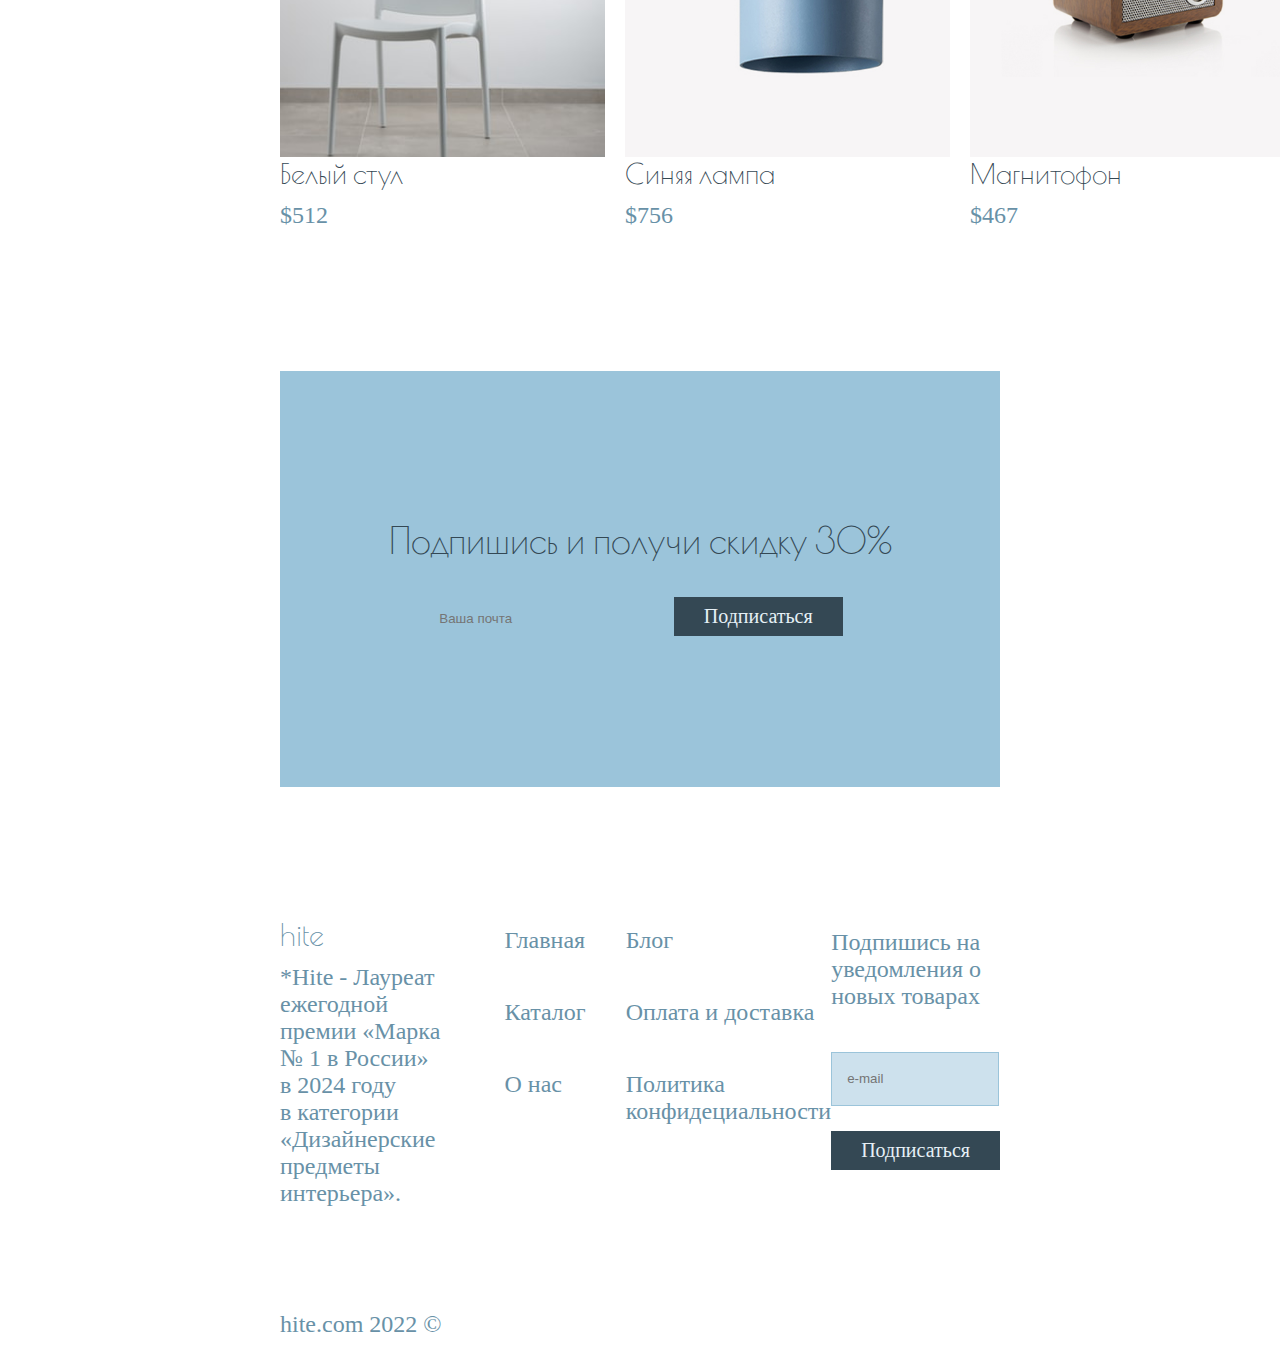
==== commit 60ba3e22: "index-fixes" ====
--- a/index.html
+++ b/index.html
@@ -17,23 +17,23 @@
 <body>
     <header>
         <section class="navigation-section">
-             <div class="navigation-section-logo">hite</div>
-             <nav class="navigation-section-nav">
+            <div class="navigation-section-logo">hite</div>
+            <nav class="navigation-section-nav">
                 <ul class="navigation-section-list list">
                     <li class="navigation-list-item list-row"><a  class="link" href="">Главная</a></li>
                     <li class="navigation-list-item list-row"><a class="link" href="">Каталог</a></li>
                     <li class="navigation-list-item list-row"><a class="link" href="">О нас</a></li>
-                 </ul>
-             </nav>
-             <div class="navigation-section-actions">
-                 <div class="navigation-section-action"><a href="" class="navigation-section-action-fav"><svg xmlns="http://www.w3.org/2000/svg" width="35" height="35" viewBox="0 0 35 35" fill="none">
+                </ul>
+            </nav>
+            <div class="navigation-section-actions">
+                <div class="navigation-section-action"><a href="" class="navigation-section-action-fav"><svg xmlns="http://www.w3.org/2000/svg" width="35" height="35" viewBox="0 0 35 35" fill="none">
                     <path fill-rule="evenodd" clip-rule="evenodd" d="M17.5 29.1668C14.2844 28.4668 4.375 22.9835 4.375 13.1252C4.375 11.5948 4.85652 10.1032 5.75136 8.86165C6.6462 7.62013 7.90898 6.69163 9.36084 6.20768C10.8127 5.72373 12.38 5.70885 13.8408 6.16517C15.3016 6.62148 16.5818 7.52585 17.5 8.75016C18.4182 7.52585 19.6984 6.62148 21.1592 6.16517C22.62 5.70885 24.1873 5.72373 25.6392 6.20768C27.091 6.69163 28.3538 7.62013 29.2486 8.86165C30.1435 10.1032 30.625 11.5948 30.625 13.1252C30.625 22.9835 20.7156 28.4668 17.5 29.1668ZM17.5 26.2502C22.05 24.8939 27.7083 19.2429 27.7083 13.1252C27.7083 11.9648 27.2474 10.852 26.4269 10.0316C25.6065 9.2111 24.4937 8.75016 23.3333 8.75016C21.4302 8.75016 19.4862 9.96495 17.5 12.396C15.5138 9.96495 13.5698 8.75016 11.6667 8.75016C10.5063 8.75016 9.39355 9.2111 8.57307 10.0316C7.7526 10.852 7.29167 11.9648 7.29167 13.1252C7.29167 19.2429 12.95 24.8939 17.5 26.2502Z" fill="#6891A7"/>
                     </svg></a></div>
-                 <div class="navigation-section-action"><a href="" class="navigation-section-action-account"><svg xmlns="http://www.w3.org/2000/svg" width="35" height="35" viewBox="0 0 35 35" fill="none">
+                <div class="navigation-section-action"><a href="" class="navigation-section-action-account"><svg xmlns="http://www.w3.org/2000/svg" width="35" height="35" viewBox="0 0 35 35" fill="none">
                     <path d="M5.8335 26.2503C5.8335 24.7032 6.44808 23.2195 7.54204 22.1255C8.636 21.0316 10.1197 20.417 11.6668 20.417H23.3335C24.8806 20.417 26.3643 21.0316 27.4583 22.1255C28.5522 23.2195 29.1668 24.7032 29.1668 26.2503C29.1668 27.0239 28.8595 27.7657 28.3126 28.3127C27.7656 28.8597 27.0237 29.167 26.2502 29.167H8.75016C7.97661 29.167 7.23475 28.8597 6.68777 28.3127C6.14079 27.7657 5.8335 27.0239 5.8335 26.2503Z" stroke="#6891A7" stroke-width="2.5" stroke-linejoin="round"/>
                     <path d="M17.5 14.5835C19.9162 14.5835 21.875 12.6247 21.875 10.2085C21.875 7.79225 19.9162 5.8335 17.5 5.8335C15.0838 5.8335 13.125 7.79225 13.125 10.2085C13.125 12.6247 15.0838 14.5835 17.5 14.5835Z" stroke="#6891A7" stroke-width="2.5"/>
                     </svg></a></div>
-                 <div class="navigation-section-action"><a href="" class="navigation-section-action-backet"><svg xmlns="http://www.w3.org/2000/svg" width="35" height="35" viewBox="0 0 35 35" fill="none">
+                <div class="navigation-section-action"><a href="" class="navigation-section-action-backet"><svg xmlns="http://www.w3.org/2000/svg" width="35" height="35" viewBox="0 0 35 35" fill="none">
                     <g clip-path="url(#clip0_12_57)">
                         <path d="M34.7149 9.70694C34.6146 9.56445 34.4815 9.44816 34.3269 9.36785C34.1723 9.28753 34.0006 9.24555 33.8263 9.24544H10.6137L8.8566 3.18607C8.16754 0.800058 6.53016 0.54248 5.8586 0.54248H1.17353C0.573027 0.54248 0.0874023 1.02865 0.0874023 1.62857C0.0874023 2.22849 0.573574 2.71463 1.17349 2.71463H5.85802C6.00622 2.71463 6.45849 2.71463 6.76696 3.78049L12.8116 25.9951C12.9428 26.4638 13.3699 26.7875 13.8572 26.7875H28.6217C29.08 26.7875 29.489 26.5004 29.6438 26.0689L34.8479 10.699C34.9676 10.3659 34.9179 9.99514 34.715 9.70694H34.7149ZM27.8573 24.6159H14.6815L11.2242 11.4182H32.2821L27.8573 24.6159ZM25.7032 28.9887C24.1928 28.9887 22.9689 30.2126 22.9689 31.7231C22.9689 33.2335 24.1928 34.4575 25.7032 34.4575C27.2137 34.4575 28.4376 33.2335 28.4376 31.7231C28.4376 30.2126 27.2137 28.9887 25.7032 28.9887ZM15.8595 28.9887C14.349 28.9887 13.1251 30.2126 13.1251 31.7231C13.1251 33.2335 14.349 34.4575 15.8595 34.4575C17.37 34.4575 18.5939 33.2335 18.5939 31.7231C18.5939 30.2126 17.37 28.9887 15.8595 28.9887Z" fill="#6891A7"/>
                     </g>
@@ -122,8 +122,9 @@
                         <div class="additional-block">
                             <img src="/images/3bg.png" alt="" class="card-photo-add">
                         </div>
-                        <a href="" class="more-information">Подробнее</a>
-                    </a>
+                        <h3 class="h3 h3-heading">Новые табуретки</h3>
+                    </a>
+                    <a href="" class="more-information">Подробнее</a>
                 </article>
             </div>
         </section>
@@ -136,7 +137,7 @@
                 <div class="forth-content-text">
                     <h3 class="fotyh-block-heading">Мягкий диван</h3>
                     <p class="p">Мягкий диван создан для комфортного отдыха. Он нежно обволакивает своими уютными боками, заставляет забыть о всех неприятностях и дарит ощущение невесомости, мягко погружая в релакс.</p>
-                    <a href="" class="def-btn link">Подробнее</a>
+                    <a href="" class="def-btn link first-block-text-btn">Подробнее</a>
                 </div>
             </div>
         </section>
@@ -169,7 +170,7 @@
                             <img src="/images/image 2.png" alt="" class="card-photo">
                         </div>
                         <div class="lamp-one-content">
-                            <h4 class="h4">магнитофон</h4>
+                            <h4 class="h4">Магнитофон</h4>
                             <p class="p">$467</p>
                         </div>
                     </a>
@@ -222,14 +223,14 @@
                 <li class="navigation-list-item"><a  class="link" href="">Главная</a></li>
                 <li class="navigation-list-item"><a class="link" href="">Каталог</a></li>
                 <li class="navigation-list-item"><a class="link" href="">О нас</a></li>
-             </ul>
+            </ul>
         </div>
         <div class="additional-information">
             <ul class="navigation-section-list list-column">
                 <li class="navigation-list-item"><a  class="link" href="">Блог</a></li>
                 <li class="navigation-list-item"><a class="link" href="">Оплата и доставка</a></li>
                 <li class="navigation-list-item"><a class="link" href="">Политика конфидециальности</a></li>
-             </ul>
+            </ul>
         </div>
         <div class="footer-subscription">
             <p class="p">Подпишись на уведомления о новых товарах</p>
--- a/style.css
+++ b/style.css
@@ -208,7 +208,7 @@
     justify-content: space-between;
     align-items: center;
     background: #F3F3F1;
-    width: 100vw;
+    width: calc(100vw - 18px);
     left: 0;
     right: 0;
     padding: 150px 0px;
@@ -292,6 +292,18 @@
     flex-direction: row;
 }
 
+.third-card-item {
+    position: relative;
+    display: block;
+}
+
+.h3-heading {
+    position: absolute;
+    top: 10px;
+    left: 15px;
+    align-self: center;
+}
+
 .third-card {
     display: block;
     height: 380px;
@@ -313,18 +325,23 @@
     height: 100%;
 }
 
+
 .more-information {
+    display: block;
+    position: absolute;
+    bottom: 15px;
+    left: 70px;
     font-family: "Open Sans Condensed";
     font-weight: 300;
     text-decoration: none;
     color: #6891A7;
     font-size: 2.8rem;
     background-color: #F3F3F1;
-    padding: 12px 26px;
-    position: absolute;
+    padding: 12px 26px; 
 }
 
 .last-child, .card-photo-add {
+    position: relative;
     width: 325px;
     object-fit: cover;
     height: 100%;
@@ -335,7 +352,6 @@
 .forth {
     margin-top: 200px;
     background-color: #F3F3F1;
-    height: 540px;
     justify-content: center;
     align-items: center;
 
@@ -343,17 +359,24 @@
 
 
 .forth-content {
-    position: absolute;
     display: flex;
     gap: 20px;
 }
 
 .forth-content-img {
-    width: 70%;
+    width: 100%;
 }
 
 .forth-block-heading {
     margin: 0;
+}
+
+.fifth-cards {
+    max-width: 1400px;
+}
+
+.fifth-card-item p, .third-card-item p {
+    color: #6891A7;
 }
 
 .offer {
@@ -463,4 +486,5 @@
     background-color: #344854; 
     color: #E6F0F6;
     font-family: "Open Sans Condensed";
-}+}
+
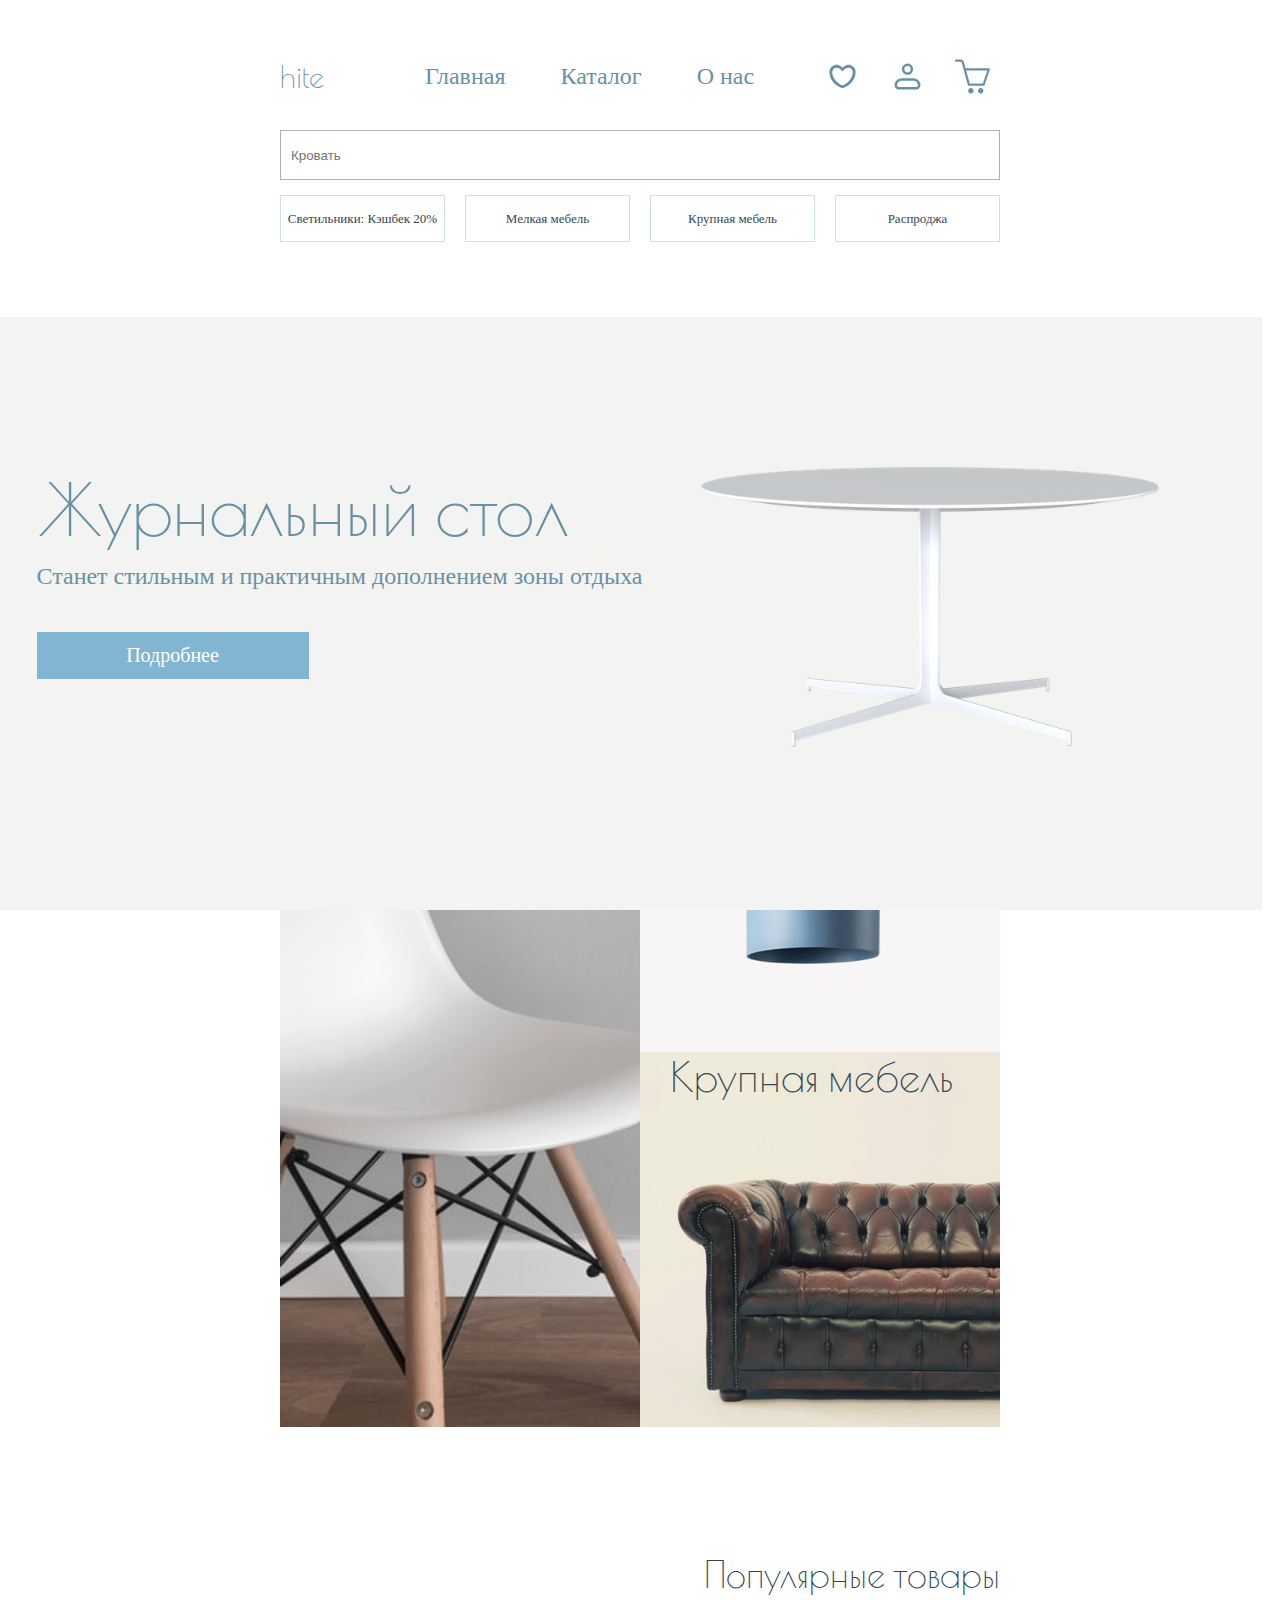
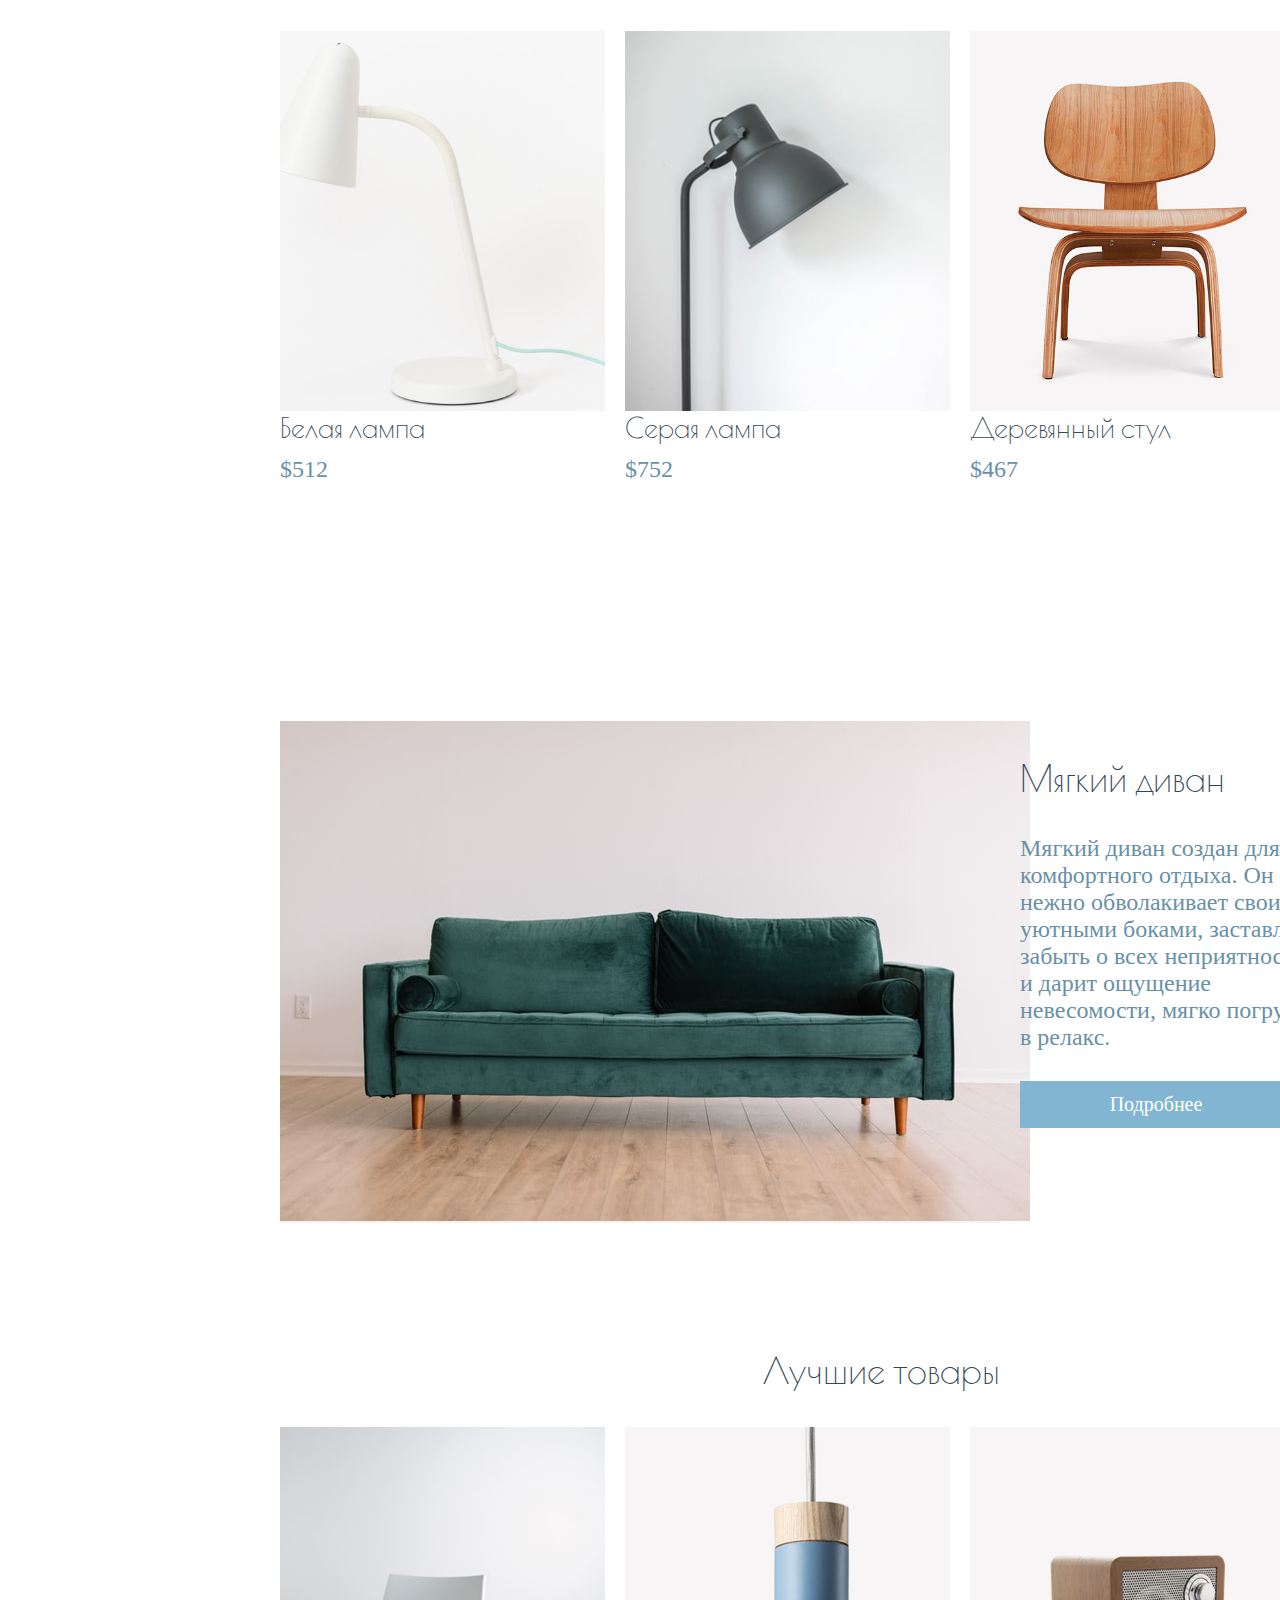
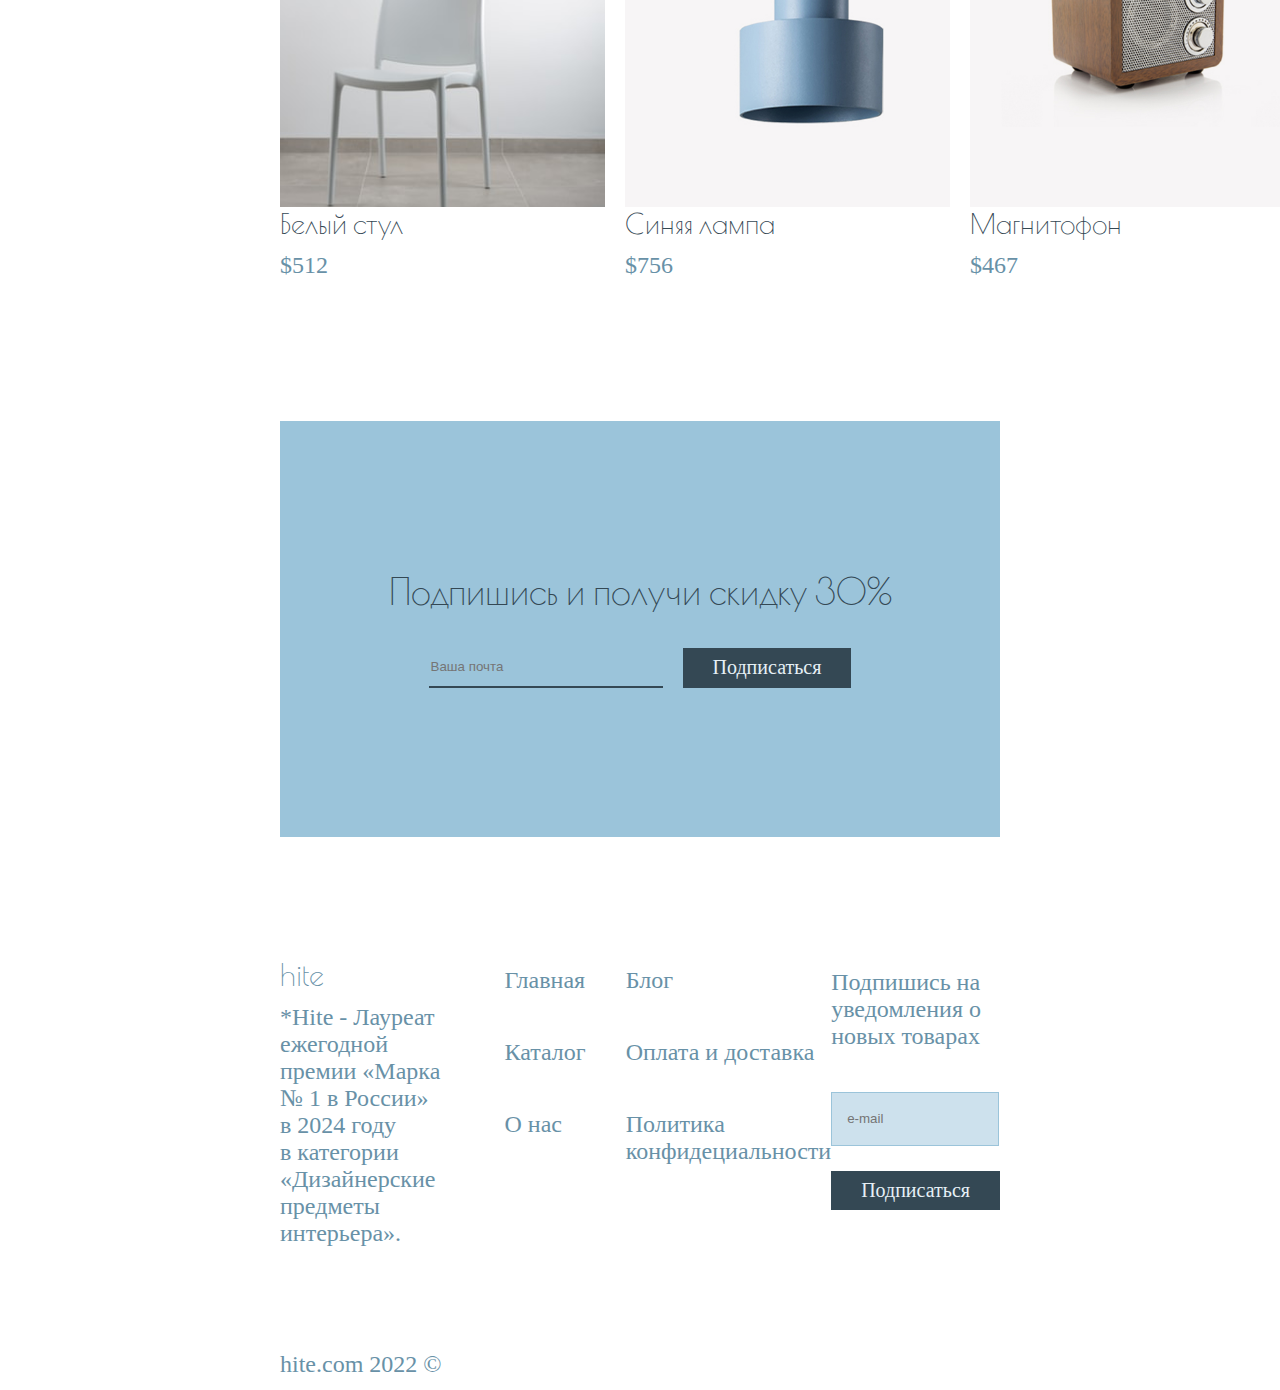
==== commit 3184c763: "final" ====
--- a/index.html
+++ b/index.html
@@ -16,7 +16,7 @@
 </head>
 <body>
     <header>
-        <section class="navigation-section">
+        <div class="navigation-section">
             <div class="navigation-section-logo">hite</div>
             <nav class="navigation-section-nav">
                 <ul class="navigation-section-list list">
@@ -33,7 +33,7 @@
                     <path d="M5.8335 26.2503C5.8335 24.7032 6.44808 23.2195 7.54204 22.1255C8.636 21.0316 10.1197 20.417 11.6668 20.417H23.3335C24.8806 20.417 26.3643 21.0316 27.4583 22.1255C28.5522 23.2195 29.1668 24.7032 29.1668 26.2503C29.1668 27.0239 28.8595 27.7657 28.3126 28.3127C27.7656 28.8597 27.0237 29.167 26.2502 29.167H8.75016C7.97661 29.167 7.23475 28.8597 6.68777 28.3127C6.14079 27.7657 5.8335 27.0239 5.8335 26.2503Z" stroke="#6891A7" stroke-width="2.5" stroke-linejoin="round"/>
                     <path d="M17.5 14.5835C19.9162 14.5835 21.875 12.6247 21.875 10.2085C21.875 7.79225 19.9162 5.8335 17.5 5.8335C15.0838 5.8335 13.125 7.79225 13.125 10.2085C13.125 12.6247 15.0838 14.5835 17.5 14.5835Z" stroke="#6891A7" stroke-width="2.5"/>
                     </svg></a></div>
-                <div class="navigation-section-action"><a href="" class="navigation-section-action-backet"><svg xmlns="http://www.w3.org/2000/svg" width="35" height="35" viewBox="0 0 35 35" fill="none">
+                <div class="navigation-section-action"><a href="/basket.html" class="navigation-section-action-backet"><svg xmlns="http://www.w3.org/2000/svg" width="35" height="35" viewBox="0 0 35 35" fill="none">
                     <g clip-path="url(#clip0_12_57)">
                         <path d="M34.7149 9.70694C34.6146 9.56445 34.4815 9.44816 34.3269 9.36785C34.1723 9.28753 34.0006 9.24555 33.8263 9.24544H10.6137L8.8566 3.18607C8.16754 0.800058 6.53016 0.54248 5.8586 0.54248H1.17353C0.573027 0.54248 0.0874023 1.02865 0.0874023 1.62857C0.0874023 2.22849 0.573574 2.71463 1.17349 2.71463H5.85802C6.00622 2.71463 6.45849 2.71463 6.76696 3.78049L12.8116 25.9951C12.9428 26.4638 13.3699 26.7875 13.8572 26.7875H28.6217C29.08 26.7875 29.489 26.5004 29.6438 26.0689L34.8479 10.699C34.9676 10.3659 34.9179 9.99514 34.715 9.70694H34.7149ZM27.8573 24.6159H14.6815L11.2242 11.4182H32.2821L27.8573 24.6159ZM25.7032 28.9887C24.1928 28.9887 22.9689 30.2126 22.9689 31.7231C22.9689 33.2335 24.1928 34.4575 25.7032 34.4575C27.2137 34.4575 28.4376 33.2335 28.4376 31.7231C28.4376 30.2126 27.2137 28.9887 25.7032 28.9887ZM15.8595 28.9887C14.349 28.9887 13.1251 30.2126 13.1251 31.7231C13.1251 33.2335 14.349 34.4575 15.8595 34.4575C17.37 34.4575 18.5939 33.2335 18.5939 31.7231C18.5939 30.2126 17.37 28.9887 15.8595 28.9887Z" fill="#6891A7"/>
                     </g>
@@ -44,21 +44,21 @@
                     </defs>
                 </svg></a></div>
             </div>
-        </section>
-        <section class="header-input">
+        </div>
+        <div class="header-input">
             <input type="search" placeholder="Кровать" class="header-input-search">
-        </section>
-        <section class="header-sale-list">
+        </div>
+        <div class="header-sale-list">
             <ul class="sale-list list">
                 <li class="sale-list-item list-row"><a href="" class="link">Светильники: Кэшбек 20%</a></li>
                 <li class="sale-list-item list-row"><a href="" class="link">Мелкая мебель</a></li>
                 <li class="sale-list-item list-row"><a href="" class="link">Крупная мебель</a></li>
                 <li class="sale-list-item list-row"><a href="" class="link">Распроджа</a></li>
             </ul>
-        </section>
+        </div>
     </header>
     <main class="main">
-        <section class="section-main-one">
+        <div class="section-main-one">
             <div class="first-block-content">
                 <div class="first-block-text">
                     <div class="first-block-text-info">
@@ -71,23 +71,23 @@
                     <img src="/images/objects.png" alt="белый стол" class="first-block-img">
                 </div>
             </div>
-        </section>
-        <section class="second">
+        </div>
+        <div class="second">
             <div class="second-left"><a href="" class="second-left-link link link-second"><span class="second-disc">Мелкая мебель</span></a></div>
             <div class="second-right">
                 <a href="" class="second-right-top link link-second"><span class="second-disc">Светильники</span></a>
                 <a href="" class="second-right-bottom link link-second"><span class="second-disc">Крупная мебель</span></a>
             </div>
-        </section>
-        <section class="third">
+        </div>
+        <div class="third">
             <h3 class="h3">
                 Популярные товары
             </h3>
             <div class="third-cards items-list">
                 <article class="third-card">
-                    <a href="" class="third-card-item">
-                        <div class="card-photo-div">
-                            <img src="/images/white lamp.png" alt="" class="card-photo">
+                    <a href="/bootstrap.html" class="third-card-item">
+                        <div class="card-photo-div">
+                            <img src="/images/white-lamp.png" alt="" class="card-photo">
                         </div>
                         <div class="lamp-one-content">
                             <h4 class="h4">Белая лампа</h4>
@@ -98,7 +98,7 @@
                 <article class="third-card">
                     <a href="" class="third-card-item lamp-two">
                         <div class="card-photo-div">
-                            <img src="/images/grey lamp.png" alt="" class="card-photo">
+                            <img src="/images/grey-lamp.png" alt="" class="card-photo">
                         </div>
                         <div class="lamp-one-content">
                             <h4 class="h4">Серая лампа</h4>
@@ -109,7 +109,7 @@
                 <article class="third-card">
                     <a href="" class="third-card-item lamp-thirds">
                         <div class="card-photo-div">
-                            <img src="/images/image 3.png" alt="" class="card-photo">
+                            <img src="/images/image-3.png" alt="" class="card-photo">
                         </div>
                         <div class="lamp-one-content">
                             <h4 class="h4">Деревянный стул</h4>
@@ -127,8 +127,8 @@
                     <a href="" class="more-information">Подробнее</a>
                 </article>
             </div>
-        </section>
-        <section class="forth">
+        </div>
+        <div class="forth">
             <div class="forth-background"></div>
             <div class="forth-content">
                 <div class="forth-content-img">
@@ -140,15 +140,15 @@
                     <a href="" class="def-btn link first-block-text-btn">Подробнее</a>
                 </div>
             </div>
-        </section>
-        <section class="fifth">
+        </div>
+        <div class="fifth">
             <h3 class="h3">
                 Лучшие товары
             </h3>
             <div class="fifth-cards items-list">
                 <article class="fifth-card">
                     <a href="" class="fifth-card-item">
-                        <div class="card-photo-div"><img src="/images/grey chair.png" alt="" class="card-photo"></div>
+                        <div class="card-photo-div"><img src="/images/grey-chair.png" alt="" class="card-photo"></div>
                         <div class="lamp-one-content">
                             <h4 class="h4">Белый стул</h4>
                             <p class="p">$512</p>
@@ -157,7 +157,7 @@
                 </article>
                 <article class="fifth-card">
                     <a href="" class="fifth-card-item lamp-two">
-                        <div class="card-photo-div"><img src="/images/image 1.png" alt="" class="card-photo"></div>
+                        <div class="card-photo-div"><img src="/images/image-1.png" alt="" class="card-photo"></div>
                         <div class="lamp-one-content">
                             <h4 class="h4">Синяя лампа</h4>
                             <p class="p">$756</p>
@@ -167,7 +167,7 @@
                 <article class="fifth-card">
                     <a href="" class="fifth-card-item lamp-fifths">
                         <div class="card-photo-div">
-                            <img src="/images/image 2.png" alt="" class="card-photo">
+                            <img src="/images/image-2.png" alt="" class="card-photo">
                         </div>
                         <div class="lamp-one-content">
                             <h4 class="h4">Магнитофон</h4>
@@ -187,18 +187,23 @@
                     </a>
                 </article>
             </div>
-        </section>
-        <section class="offer">
+        </div>
+        <div class="offer">
             <div class="offer-block">
                 <h3 class="offer-heading">Подпишись и получи скидку 30%</h3>
-                <div class="subsription-form">
-                    <form action="" class="offer-subscription">
-                        <input type="text" class="subscription-offer-input" placeholder="Ваша почта">
-                        <button type="submit" class="subscription-submit def-btn">Подписаться</button>
-                    </form>
-                </div>
-            </div>
-        </section>
+                <div class="subscription-form">
+                <form class="offer-subscription">
+                    <input type="text" class="subscription-offer-input" placeholder="Ваша почта">
+                    <button class="subscription-submit def-btn" id="offer-btn">Подписаться</button>
+                </form>
+                </div>
+            </div>
+            <dialog class="offer-dialog" id="dialog">
+                <h3 class="h3 dialog-heading">Спасибо за вашу подписку</h3>
+                <p class="p">Будьте всегда в курсе последних новинок!</p>
+                <button class="dialog-close def-btn" type="button" id="dialog-close">Закрыть</button>
+            </dialog>
+        </div>
     </main>
     <footer class="footer">
         <div class="company-information">
--- a/style.css
+++ b/style.css
@@ -1,490 +1,510 @@
 :root {
-    background: var(--btn-color-main, #82B5D1);
-    background: var(--btn-color-light, #CDE1ED);
-    background: var(--btn-color-accent, #344854);
-    background: var(--background, #fff);
-    color: var(--main-600, #6891A7);
-    
-}
-
+  color: var(--main-600, #6891a7);
+}
 
 html {
-    font-family: "Open Sans Condensed";
-    font-size: 10px;
-    -webkit-appearance: none;
-    -moz-webkit-apperance: none;
-    background-color: #fff;
+  font-family: "Open Sans Condensed";
+  font-size: 10px;
+  background-color: #fff;
 }
 
 body {
-    display: flex;
-    flex-direction: column;
-    gap: 130px;
-    max-width: 1400px;
-    margin: 0 auto;
-    padding: 43px 280px 0px 280px;
+  display: flex;
+  flex-direction: column;
+  max-width: 1400px;
+  margin: 0 auto;
+  padding: 43px 280px 0px 280px;
 }
 
 h1 {
-    font-family: "Poiret One";
-    font-size: 72px;
-    font-style: normal;
-    font-weight: 400;
-    line-height: normal;
-    margin: 0px;
+  font-family: "Poiret One";
+  font-size: 72px;
+  font-style: normal;
+  font-weight: 400;
+  line-height: normal;
+  margin: 0px;
 }
 
 h3 {
-    font-family: "Poiret One";
-    font-size: 36px;
-    color: #344854;
-    font-weight: 400;
+  font-family: "Poiret One";
+  font-size: 36px;
+  color: #344854;
+  font-weight: 400;
 }
 
 h4 {
-    font-family: "Poiret One";
-    font-size: 28px;
-    font-style: normal;
-    font-weight: 400;
-    line-height: normal;
-    color: #344854;
-    margin: 0;
+  font-family: "Poiret One";
+  font-size: 28px;
+  font-style: normal;
+  font-weight: 400;
+  line-height: normal;
+  color: #344854;
+  margin: 0;
 }
 
 button {
-    font-family: "Open Sans Condensed";
+  font-family: "Open Sans Condensed";
 }
 
 a {
-    text-decoration: none;
+  text-decoration: none;
 }
 
 .h3 {
-    display: flex;
-    flex-direction: row;
-    justify-content: flex-end;
+  display: flex;
+  flex-direction: row;
+  justify-content: flex-end;
 }
 
 p {
-    font-family: "Open Sans Condensed";
-    font-size: 24px;
-    font-style: normal;
-    font-weight: 300;
-    line-height: normal;
-    margin: 12px 0px;
+  font-family: "Open Sans Condensed";
+  font-size: 24px;
+  font-style: normal;
+  font-weight: 300;
+  line-height: normal;
+  margin: 12px 0px;
 }
 
 main {
-    display: flex;
-    flex-direction: column;
+  display: flex;
+  flex-direction: column;
 }
 
 form {
-    font-family: inherit;
+  font-family: inherit;
+}
+
+footer {
+  margin-top: 120px;
 }
 
 .items-list {
-    display: flex;
-    flex-direction: row;
-    gap: 20px;
+  display: flex;
+  flex-direction: row;
+  gap: 20px;
 }
 
 .link {
-    text-decoration: none;
-    color: #344854;
+  text-decoration: none;
+  color: #344854;
 }
 
 .list {
-    display: flex;
-    flex-direction: row;
-    list-style: none;
-}
-
-.list-row {                      
-    text-decoration: none;
+  display: flex;
+  flex-direction: row;
+  list-style: none;
+}
+
+.list-row {
+  text-decoration: none;
 }
 
 .def-btn {
-    padding: 8px 30px;
-    font-size: 20px;
+  padding: 8px 30px;
+  font-size: 20px;
+}
+
+.def-btn:hover {
+    background-color: #6891A7;
 }
 
 .navigation-section {
-    font-size: 2rem;
-    display: flex;
-    flex-direction: row;
-    justify-content: space-between;
-}
-    
+  font-size: 2rem;
+  display: flex;
+  flex-direction: row;
+  justify-content: space-between;
+}
+
 .navigation-section-logo {
-    font-family: "Poiret One";
-    display: flex;
-    align-items: center;
-    font-size: 30px;
+  font-family: "Poiret One";
+  display: flex;
+  align-items: center;
+  font-size: 30px;
 }
 
 .navigation-section-list {
-    gap: 55px;
-    font-weight: 200;
+  gap: 55px;
+  font-weight: 200;
 }
 
 .navigation-list-item a {
-    color: var(--main-600);
-}
-
+  color: var(--main-600);
+}
 
 .navigation-section-actions {
-    display: inline-flex;
-    justify-content: flex-end;
-    align-items: center;
-    gap: 10px;
-}
-
-.navigation-section-action { 
-    width: 35px;
-    height: 35px; 
-    padding: 10px;  
-}
-
-.navigation-section-action-fav {
-    background-image: 
+  display: inline-flex;
+  justify-content: flex-end;
+  align-items: center;
+  gap: 10px;
+}
+
+.navigation-section-action {
+  width: 35px;
+  height: 35px;
+  padding: 10px;
 }
 
 .header-input {
-    margin-top: 20px;
+  margin-top: 20px;
 }
 
 .header-input-search {
-    padding: 10px;
-    width: 100%;
-    height: 50px;
-    flex-shrink: 0;
-    border: 1px solid var(--third, #B4B4B4);
-    background: #FFF;
-    
+  padding: 10px;
+  width: 100%;
+  height: 50px;
+  flex-shrink: 0;
+  border: 1px solid var(--third, #b4b4b4);
+  background: #fff;
 }
 
 .header-input-search:focus {
-    outline-color: #82B5D1;
+  outline-color: #82b5d1;
 }
 
 .header-sale-list {
-    margin-top: 15px;
+  margin-top: 15px;
 }
 
 .sale-list {
-    gap: 20px;
-    justify-content: space-between;
-    padding: 0px;
+  gap: 20px;
+  justify-content: space-between;
+  padding: 0px;
 }
 
 .sale-list-item {
-    display: flex;
-    width: 24%;
-    height: 45px;
-    font-size: 1.3rem;
-    border: 1px solid #CDE1ED;
-    color: #344854;
-    text-align: center;
-    justify-content: center;
-    align-items: center;
-}
-
-.sale-list-item:hover{
-    background-color: #CDE1ED;
+  display: flex;
+  width: 24%;
+  height: 45px;
+  font-size: 1.3rem;
+  border: 1px solid #cde1ed;
+  color: #344854;
+  text-align: center;
+  justify-content: center;
+  align-items: center;
+}
+
+.sale-list-item:hover {
+  background-color: #cde1ed;
 }
 
 .first-block-content {
-    display: flex;
-    margin: 0 auto;
-    max-width: 1400px;
-    justify-content: center;
+  display: flex;
+  margin: 0 auto;
+  max-width: 1400px;
+  justify-content: center;
 }
 
 .section-main-one {
-    display: block;
-    position: absolute;
-    flex-direction: row;
-    justify-content: space-between;
-    align-items: center;
-    background: #F3F3F1;
-    width: calc(100vw - 18px);
-    left: 0;
-    right: 0;
-    padding: 150px 0px;
-    margin-top: 65px;
-    z-index: 1;
+  display: block;
+  position: absolute;
+  flex-direction: row;
+  justify-content: space-between;
+  align-items: center;
+  background: #f3f3f1;
+  width: calc(100vw - 18px);
+  left: 0;
+  right: 0;
+  padding: 150px 0px;
+  margin-top: 65px;
+  z-index: 1;
 }
 
 .first-block-text {
-    display: flex;
-    flex-direction: column;
+  display: flex;
+  flex-direction: column;
 }
 
 .first-block-photo {
-    display: flex;
-    align-items: center;
-    justify-content: center;
+  display: flex;
+  align-items: center;
+  justify-content: center;
 }
 
 .first-block-img {
-    width: 80%;
-    min-width: 300px;
+  width: 80%;
+  min-width: 300px;
 }
 
 .first-block-text-btn {
-    background: #82B5D1;
-    display: flex;
-    justify-content: center;  
-    padding: 12px 24px;
-    max-width: 224px;
-    margin-top: 30px;
-    color: white;
-    font-weight: 300;
-    
+  background: #82b5d1;
+  display: flex;
+  justify-content: center;
+  padding: 12px 24px;
+  max-width: 224px;
+  margin-top: 30px;
+  color: white;
+  font-weight: 300;
 }
 
 .second {
-    display: flex;
-    flex-direction: row;
-    height: 750px;
-    width: 100%;
-    background-color: black;
-    margin-top: calc(50% + 65px);
+  display: flex;
+  flex-direction: row;
+  height: 750px;
+  width: 100%;
+  background-color: black;
+  margin-top: calc(50% + 65px);
 }
 
 .second-left {
-    width: 50%;
-    background-image: url(/images/photo-1547587091-f883cf8f0c12.png);
-    background-size: cover;
-    height: 100%;
+  width: 50%;
+  background-image: url(/images/photo-1547587091-f883cf8f0c12.png);
+  background-size: cover;
+  height: 100%;
 }
 
 .second-right {
-    display: flex;
-    flex-direction: column;
-    width: 50%; 
+  display: flex;
+  flex-direction: column;
+  width: 50%;
 }
 
 .second-right-top {
-    background-image: url(/images/image\ 1.png);
-    background-size: contain;
-    height: 50%;
+  background-image: url(/images/image-1.png);
+  background-size: contain;
+  height: 50%;
 }
 
 .second-right-bottom {
-    background-image: url(/images/photo-1573866926487-a1865558a9cf.png);
-    background-size: cover;
-    height: 50%;
+  background-image: url(/images/photo-1573866926487-a1865558a9cf.png);
+  background-size: cover;
+  height: 50%;
 }
 
 .link-second {
-    font-family: "Poiret One";
-    font-size: 42px; 
+  font-family: "Poiret One";
+  font-size: 42px;
 }
 
 .second-disc {
-    margin: 30px;
+  margin: 30px;
 }
 
 .third-cards {
-    display: flex;
-    flex-direction: row;
+  display: flex;
+  flex-direction: row;
 }
 
 .third-card-item {
-    position: relative;
-    display: block;
+  position: relative;
+  display: block;
 }
 
 .h3-heading {
-    position: absolute;
-    top: 10px;
-    left: 15px;
-    align-self: center;
+  position: absolute;
+  top: 10px;
+  left: 15px;
+  align-self: center;
 }
 
 .third-card {
-    display: block;
-    height: 380px;
-    width: 325px;
-    background-image: url(/images/9c5d819b-03a4-4a2d-9604-8553ff12343e1x.png);
-    background-size: cover;
-    background-repeat: no-repeat;
+  display: block;
+  height: 380px;
+  width: 325px;
+  background-image: url(/images/9c5d819b-03a4-4a2d-9604-8553ff12343e1x.png);
+  background-size: cover;
+  background-repeat: no-repeat;
 }
 
 .card-photo-div {
-    height: 380px;
-    width: 325px;
-    overflow: hidden;
+  height: 380px;
+  width: 325px;
+  overflow: hidden;
 }
 
 .card-photo {
-    width: 325px;
-    object-fit: cover;
-    height: 100%;
-}
-
+  width: 325px;
+  object-fit: cover;
+  height: 100%;
+}
 
 .more-information {
-    display: block;
-    position: absolute;
-    bottom: 15px;
-    left: 70px;
-    font-family: "Open Sans Condensed";
-    font-weight: 300;
-    text-decoration: none;
-    color: #6891A7;
-    font-size: 2.8rem;
-    background-color: #F3F3F1;
-    padding: 12px 26px; 
-}
-
-.last-child, .card-photo-add {
-    position: relative;
-    width: 325px;
-    object-fit: cover;
-    height: 100%;
-    overflow: hidden;
-    display: inline;
+  display: block;
+  position: absolute;
+  bottom: 15px;
+  left: 70px;
+  font-family: "Open Sans Condensed";
+  font-weight: 300;
+  text-decoration: none;
+  color: #6891a7;
+  font-size: 2.8rem;
+  background-color: #f3f3f1;
+  padding: 12px 26px;
+}
+
+.last-child,
+.card-photo-add {
+  position: relative;
+  width: 325px;
+  object-fit: cover;
+  height: 100%;
+  overflow: hidden;
+  display: inline;
 }
 
 .forth {
-    margin-top: 200px;
-    background-color: #F3F3F1;
-    justify-content: center;
-    align-items: center;
-
-}
-
+  margin-top: 200px;
+  background-color: #f3f3f1;
+  justify-content: center;
+  align-items: center;
+}
 
 .forth-content {
-    display: flex;
-    gap: 20px;
+  display: flex;
+  gap: 20px;
 }
 
 .forth-content-img {
-    width: 100%;
+  width: 100%;
 }
 
 .forth-block-heading {
-    margin: 0;
+  margin: 0;
+}
+
+.fifth,
+.third {
+  margin-top: 90px;
 }
 
 .fifth-cards {
-    max-width: 1400px;
-}
-
-.fifth-card-item p, .third-card-item p {
-    color: #6891A7;
+  max-width: 1400px;
+}
+
+.fifth-card-item p,
+.third-card-item p {
+  color: #6891a7;
 }
 
 .offer {
-    display: flex;
-    background-color: #9BC4DA;
-    height: 416px;
-    align-items: center;
-    justify-content: center;
-    margin-top: 130px;
-    
+  display: flex;
+  background-color: #9bc4da;
+  height: 416px;
+  align-items: center;
+  justify-content: center;
+  margin-top: 130px;
 }
 
 .offer-block {
-    font-family: "Open Sans Condensed";
-    display: flex;
-    flex-direction: column;
-    align-items: center;
+  font-family: "Open Sans Condensed";
+  display: flex;
+  flex-direction: column;
+  align-items: center;
 }
 
 .subscription-offer-input {
-    background-color: #9BC4DA;
-    border: none;
-    width: 230px;
-    height: 36px;
-    border-bottom: #344854;
+  background-color: #9bc4da;
+  border: none;
+  width: 230px;
+  height: 36px;
+  border-bottom: #344854;
+  border-bottom: 2px solid #344854;
 }
 
 .subsription-form {
-    display: flex;
-    flex-direction: row;
+  display: flex;
+  flex-direction: row;
 }
 
 .offer-heading {
-    margin-top: 0px;
+  margin-top: 0px;
+}
+
+.offer-subscription {
+  display: flex;
+  gap: 20px;
 }
 
 .subscription-submit {
-    border: none;
-    background-color: #344854; 
-    color: #E6F0F6;
-    font-family: "Open Sans Condensed";
+  border: none;
+  background-color: #344854;
+  color: #e6f0f6;
+  font-family: "Open Sans Condensed";
 }
 
 .subscription-offer-input:focus {
-    outline: none;
+  outline: none;
 }
 
 .footer {
-    display: flex;
-    flex-direction: row;
-    justify-content: space-between;
+  display: flex;
+  flex-direction: row;
+  justify-content: space-between;
 }
 
 .company-information {
-    display: flex;
-    flex-direction: column;
-    max-width: 400px;
-    gap: 70px;
+  display: flex;
+  flex-direction: column;
+  max-width: 400px;
+  gap: 70px;
 }
 
 .social-media-list {
-    display: flex;
-    flex-direction: row; 
-    gap: 35px;
+  display: flex;
+  flex-direction: row;
+  gap: 35px;
 }
 
 .list-column {
-    display: flex;
-    flex-direction: column;
-    list-style: none;
-    gap: 45px;
+  display: flex;
+  flex-direction: column;
+  list-style: none;
+  gap: 45px;
 }
 
 .navigation-list-item {
-    font-size: 24px;
+  font-size: 24px;
 }
 
 .footer-subscription {
-    display: flex;
-    flex-direction: column;
-    gap: 30px;
+  display: flex;
+  flex-direction: column;
+  gap: 30px;
 }
 
 .footer-form {
-    display: flex;
-    flex-direction: column;
-    overflow: hidden;
-    gap: 25px;
+  display: flex;
+  flex-direction: column;
+  overflow: hidden;
+  gap: 25px;
 }
 
 .footer-input {
-    width: calc(100% - 20px);
-    height: 50px;
-    border: 1px solid #9BC4DA;
-    background: #CDE1ED;
-    color: #82B5D1;
-    padding-left: 15px;
+  width: calc(100% - 20px);
+  height: 50px;
+  border: 1px solid #9bc4da;
+  background: #cde1ed;
+  color: #82b5d1;
+  padding-left: 15px;
 }
 
 .footer-input:focus {
-    outline-color: #7facc5;
+  outline-color: #7facc5;
 }
 
 .footer-btn {
-    width: 100%;
-    border: none;
-    background-color: #344854; 
-    color: #E6F0F6;
-    font-family: "Open Sans Condensed";
-}
-
+  width: 100%;
+  border: none;
+  background-color: #344854;
+  color: #e6f0f6;
+  font-family: "Open Sans Condensed";
+}
+
+.offer-dialog {
+  flex-direction: column;
+  border: none;
+  width: 1360px;
+  height: 475px;
+  justify-content: center;
+  align-items: center;
+}
+
+.dialog-close {
+  background-color: #82b5d1;
+  color: white;
+  border: none;
+  margin-top: 25px;
+}
+
+.dialog-heading {
+  margin: 0px;
+}
